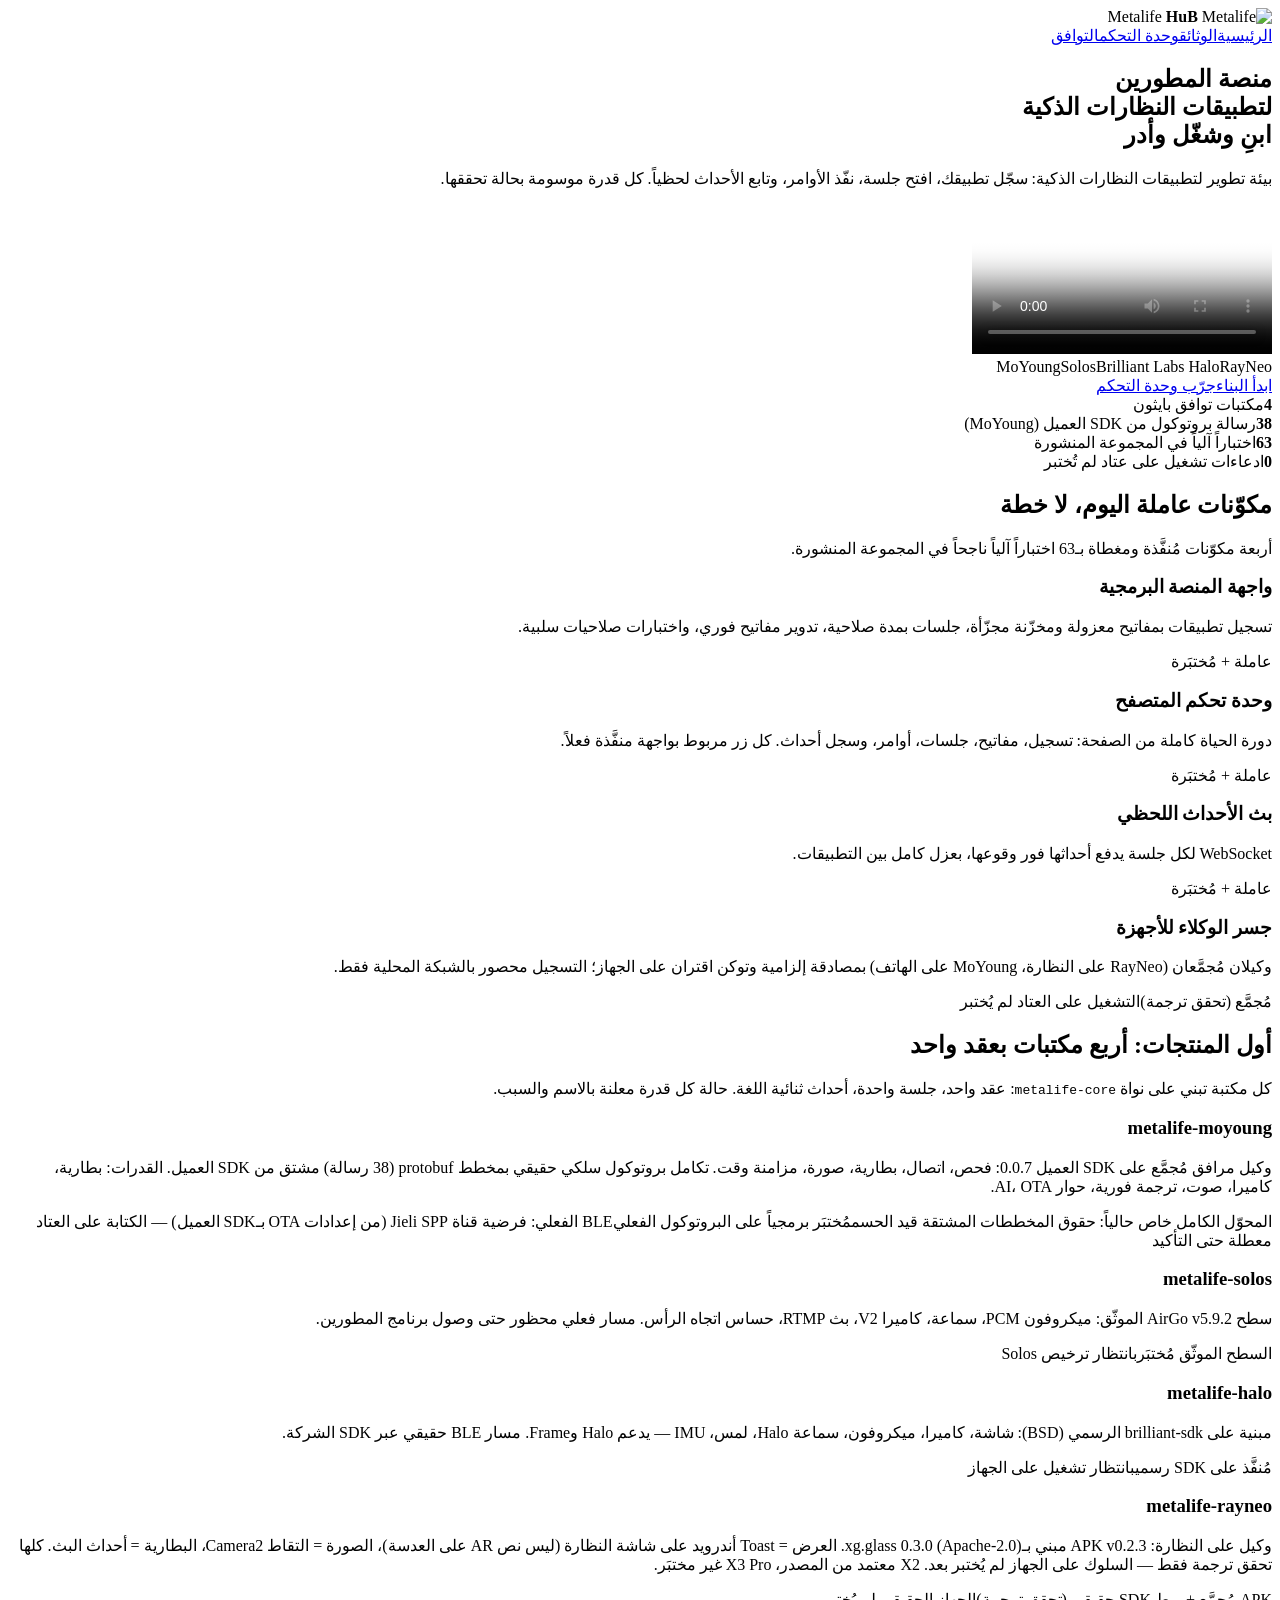
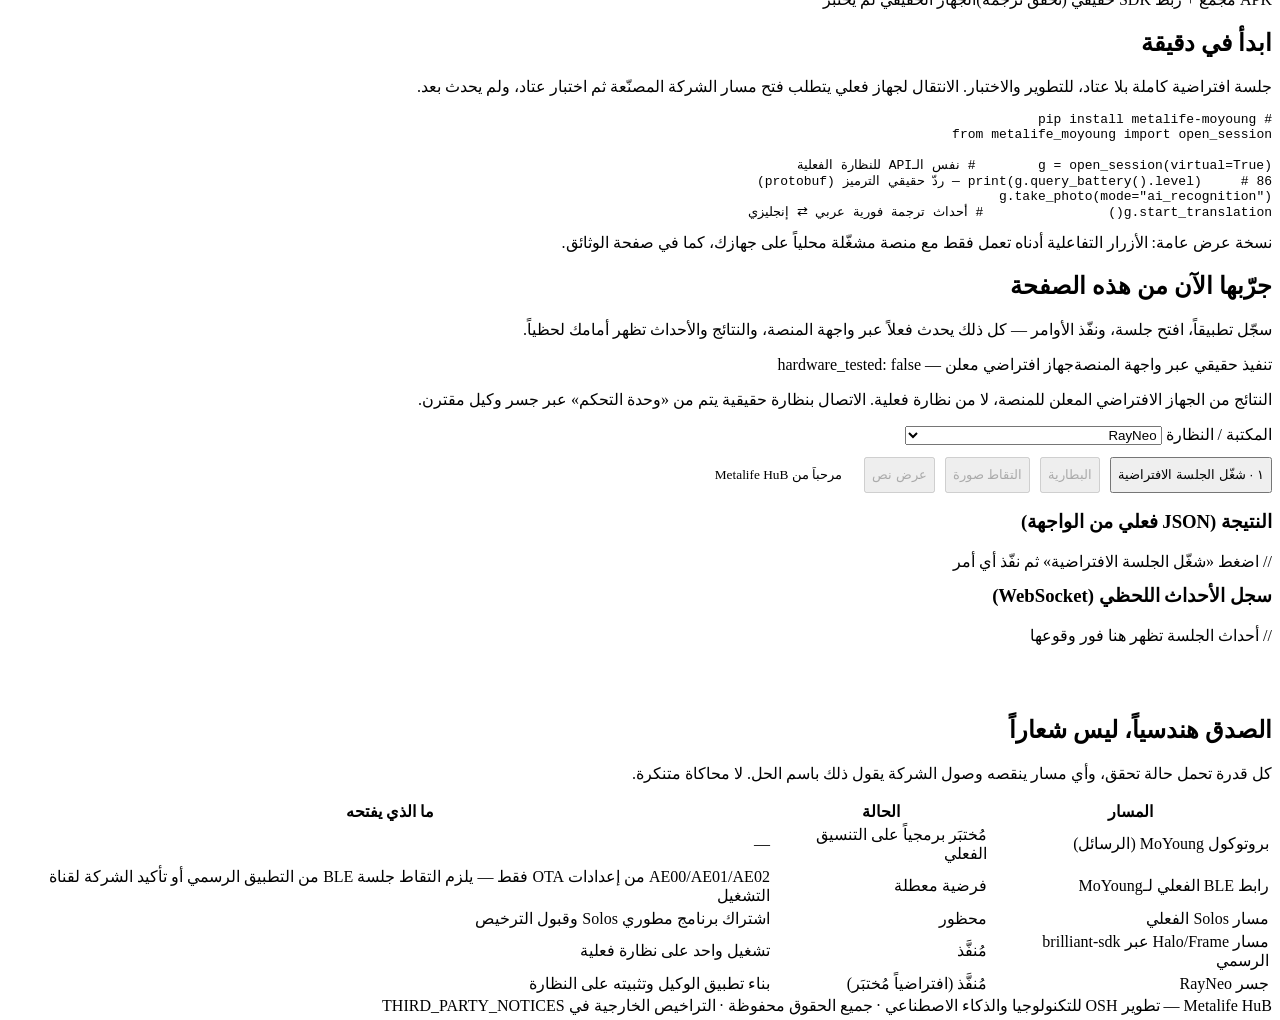
==== index.html @ 6d52782d "Rename 7-index.html to index.html" ====
<!doctype html><html lang="ar" dir="rtl"><head><meta charset="utf-8">
<meta name="viewport" content="width=device-width,initial-scale=1">
<title>Metalife HuB — منصة المطورين للنظارات الذكية</title>
<link rel="icon" href="assets/favicon.svg"><link rel="stylesheet" href="styles.css"></head><body>
<header><div class="wrap hd">
<img src="assets/metalife-logo.png" alt="Metalife">
<span class="wordmark">Metalife <b>HuB</b></span>
<nav><a href="index.html" class="on">الرئيسية</a><a href="docs.html">الوثائق</a><a href="console.html">وحدة التحكم</a><a href="docs.html#compat">التوافق</a></nav>
</div></header>

<section class="hero"><div class="wrap">
<div class="hero-a"><h1><span>منصة المطورين</span><br>لتطبيقات النظارات الذكية<br><span>ابنِ وشغّل وأدر</span></h1>
<p class="sub">بيئة تطوير لتطبيقات النظارات الذكية: سجّل تطبيقك، افتح جلسة، نفّذ الأوامر، وتابع الأحداث لحظياً. كل قدرة موسومة بحالة تحققها.</p>
</div>
<div class="film"><video controls playsinline preload="metadata" poster="assets/explainer-poster.png" src="assets/explainer.mp4" aria-label="فيديو شرح المنصة"></video></div>
<div class="hero-b">
<div class="vendors"><span>MoYoung</span><span>Solos</span><span>Brilliant Labs Halo</span><span>RayNeo</span></div>
<div class="cta"><a class="btn" href="docs.html">ابدأ البناء</a><a class="btn ghost" href="console.html">جرّب وحدة التحكم</a></div>
<div class="stats">
<div class="stat"><b>4</b><span>مكتبات توافق بايثون</span></div>
<div class="stat"><b>38</b><span>رسالة بروتوكول من SDK العميل (MoYoung)</span></div>
<div class="stat"><b>63</b><span>اختباراً آلياً في المجموعة المنشورة</span></div>
<div class="stat"><b>0</b><span>ادعاءات تشغيل على عتاد لم تُختبر</span></div>
</div></div></div></section>

<section><div class="wrap">
<h2>مكوّنات عاملة اليوم، لا خطة</h2>
<p class="lead">أربعة مكوّنات مُنفَّذة ومغطاة بـ63 اختباراً آلياً ناجحاً في المجموعة المنشورة.</p>
<div class="grid g4">
<div class="card"><h3>واجهة المنصة البرمجية</h3><p>تسجيل تطبيقات بمفاتيح معزولة ومخزّنة مجزّأة، جلسات بمدة صلاحية، تدوير مفاتيح فوري، واختبارات صلاحيات سلبية.</p><span class="chip ok">عاملة + مُختبَرة</span></div>
<div class="card"><h3>وحدة تحكم المتصفح</h3><p>دورة الحياة كاملة من الصفحة: تسجيل، مفاتيح، جلسات، أوامر، وسجل أحداث. كل زر مربوط بواجهة منفَّذة فعلاً.</p><span class="chip ok">عاملة + مُختبَرة</span></div>
<div class="card"><h3>بث الأحداث اللحظي</h3><p>WebSocket لكل جلسة يدفع أحداثها فور وقوعها، بعزل كامل بين التطبيقات.</p><span class="chip ok">عاملة + مُختبَرة</span></div>
<div class="card"><h3>جسر الوكلاء للأجهزة</h3><p>وكيلان مُجمَّعان (RayNeo على النظارة، MoYoung على الهاتف) بمصادقة إلزامية وتوكن اقتران على الجهاز؛ التسجيل محصور بالشبكة المحلية فقط.</p><span class="chip ok">مُجمَّع (تحقق ترجمة)</span><span class="chip sim">التشغيل على العتاد لم يُختبر</span></div>
</div></div></section>

<section><div class="wrap">
<h2>أول المنتجات: أربع مكتبات بعقد واحد</h2>
<p class="lead">كل مكتبة تبني على نواة <code class="ltr">metalife-core</code>: عقد واحد، جلسة واحدة، أحداث ثنائية اللغة. حالة كل قدرة معلنة بالاسم والسبب.</p>
<div class="grid g4">
<div class="card"><h3>metalife-moyoung</h3><p>وكيل مرافق مُجمَّع على SDK العميل 0.0.7: فحص، اتصال، بطارية، صورة، مزامنة وقت. تكامل بروتوكول سلكي حقيقي بمخطط protobuf (38 رسالة) مشتق من SDK العميل. القدرات: بطارية، كاميرا، صوت، ترجمة فورية، حوار AI، OTA.</p><span class="chip dev">المحوّل الكامل خاص حالياً: حقوق المخططات المشتقة قيد الحسم</span><span class="chip ok">مُختبَر برمجياً على البروتوكول الفعلي</span><span class="chip dev">BLE الفعلي: فرضية قناة Jieli SPP (من إعدادات OTA بـSDK العميل) — الكتابة على العتاد معطلة حتى التأكيد</span></div>
<div class="card"><h3>metalife-solos</h3><p>سطح AirGo v5.9.2 الموثّق: ميكروفون PCM، سماعة، كاميرا V2، بث RTMP، حساس اتجاه الرأس. مسار فعلي محظور حتى وصول برنامج المطورين.</p><span class="chip ok">السطح الموثّق مُختبَر</span><span class="chip block">بانتظار ترخيص Solos</span></div>
<div class="card"><h3>metalife-halo</h3><p>مبنية على brilliant-sdk الرسمي (BSD): شاشة، كاميرا، ميكروفون، سماعة Halo، لمس، IMU — يدعم Halo وFrame. مسار BLE حقيقي عبر SDK الشركة.</p><span class="chip impl">مُنفَّذ على SDK رسمي</span><span class="chip sim">بانتظار تشغيل على الجهاز</span></div>
<div class="card"><h3>metalife-rayneo</h3><p>وكيل على النظارة: APK v0.2.3 مبني بـxg.glass 0.3.0 (Apache-2.0). العرض = Toast أندرويد على شاشة النظارة (ليس نص AR على العدسة)، الصورة = التقاط Camera2، البطارية = أحداث البث. كلها تحقق ترجمة فقط — السلوك على الجهاز لم يُختبر بعد. X2 معتمد من المصدر، X3 Pro غير مختبَر.</p><span class="chip ok">APK مُجمَّع + ربط SDK حقيقي (تحقق ترجمة)</span><span class="chip sim">الجهاز الحقيقي لم يُختبر</span></div>
</div></div></section>

<section style="background:#fff;border-block:1px solid var(--line)"><div class="wrap">
<h2>ابدأ في دقيقة</h2>
<p class="lead">جلسة افتراضية كاملة بلا عتاد، للتطوير والاختبار. الانتقال لجهاز فعلي يتطلب فتح مسار الشركة المصنّعة ثم اختبار عتاد، ولم يحدث بعد.</p>
<pre><span class="c"># pip install metalife-moyoung</span>
<span class="k">from</span> metalife_moyoung <span class="k">import</span> open_session

g = open_session(virtual=<span class="k">True</span>)        <span class="c"># نفس الـAPI للنظارة الفعلية</span>
<span class="k">print</span>(g.query_battery().level)     <span class="c"># 86 — ردّ حقيقي الترميز (protobuf)</span>
g.take_photo(mode=<span class="s">"ai_recognition"</span>)
g.start_translation()                <span class="c"># أحداث ترجمة فورية عربي ⇄ إنجليزي</span></pre>
</div></section>



<section id="playground" style="background:#fff;border-block:1px solid var(--line)"><div class="wrap">
<div class="demo-bar">نسخة عرض عامة: الأزرار التفاعلية أدناه تعمل فقط مع منصة مشغّلة محلياً على جهازك، كما في صفحة الوثائق.</div>
<h2>جرّبها الآن من هذه الصفحة</h2>
<p class="lead">سجّل تطبيقاً، افتح جلسة، ونفّذ الأوامر — كل ذلك يحدث فعلاً عبر واجهة المنصة، والنتائج والأحداث تظهر أمامك لحظياً.</p>
<p><span class="chip ok">تنفيذ حقيقي عبر واجهة المنصة</span><span class="chip sim">جهاز افتراضي معلن — hardware_tested: false</span></p>
<p class="lead">النتائج من الجهاز الافتراضي المعلن للمنصة، لا من نظارة فعلية. الاتصال بنظارة حقيقية يتم من «وحدة التحكم» عبر جسر وكيل مقترن.</p>
<div class="card">
<div class="field"><label>المكتبة / النظارة</label>
<select id="pgvendor"><option value="moyoung" disabled>MoYoung — محوّل خاص (حقوق قيد الحسم)</option><option value="solos">Solos</option><option value="halo">Brilliant Labs Halo</option><option value="rayneo" selected>RayNeo</option></select></div>
<div style="margin:12px 0;display:flex;gap:10px;flex-wrap:wrap">
<button class="btn" onclick="pgStart()">١ · شغّل الجلسة الافتراضية</button>
<button class="btn ghost" onclick="pgCmd('battery')" disabled id="pgb-battery">البطارية</button>
<button class="btn ghost" onclick="pgCmd('photo')" disabled id="pgb-photo">التقاط صورة</button>
<button class="btn ghost" onclick="pgDisplay()" disabled id="pgb-display">عرض نص</button>
<input id="pgtext" value="مرحباً من Metalife HuB" style="flex:1;min-width:180px;padding:10px 12px;border:1px solid var(--line);border-radius:9px;font-family:Cairo">
</div>
<h3>النتيجة (JSON فعلي من الواجهة)</h3>
<div class="out" id="pgout">// اضغط «شغّل الجلسة الافتراضية» ثم نفّذ أي أمر</div>
<h3 style="margin-top:14px">سجل الأحداث اللحظي (WebSocket)</h3>
<div class="out" id="pgevents" style="min-height:70px">// أحداث الجلسة تظهر هنا فور وقوعها</div>
</div></div></section>
<section><div class="wrap">
<h2>الصدق هندسياً، ليس شعاراً</h2>
<p class="lead">كل قدرة تحمل حالة تحقق، وأي مسار ينقصه وصول الشركة يقول ذلك باسم الحل. لا محاكاة متنكرة.</p>
<table><tr><th>المسار</th><th>الحالة</th><th>ما الذي يفتحه</th></tr>
<tr><td>بروتوكول MoYoung (الرسائل)</td><td><span class="chip ok">مُختبَر برمجياً على التنسيق الفعلي</span></td><td>—</td></tr>
<tr><td>رابط BLE الفعلي لـMoYoung</td><td><span class="chip block">فرضية معطلة</span></td><td>AE00/AE01/AE02 من إعدادات OTA فقط — يلزم التقاط جلسة BLE من التطبيق الرسمي أو تأكيد الشركة لقناة التشغيل</td></tr>
<tr><td>مسار Solos الفعلي</td><td><span class="chip block">محظور</span></td><td>اشتراك برنامج مطوري Solos وقبول الترخيص</td></tr>
<tr><td>مسار Halo/Frame عبر brilliant-sdk الرسمي</td><td><span class="chip impl">مُنفَّذ</span></td><td>تشغيل واحد على نظارة فعلية</td></tr>
<tr><td>جسر RayNeo</td><td><span class="chip impl">مُنفَّذ (افتراضياً مُختبَر)</span></td><td>بناء تطبيق الوكيل وتثبيته على النظارة</td></tr>
</table></div></section>

<footer><div class="wrap">Metalife HuB — تطوير OSH للتكنولوجيا والذكاء الاصطناعي · جميع الحقوق محفوظة · التراخيص الخارجية في THIRD_PARTY_NOTICES</div></footer>
<script>
// keep serialized JSON strictly LTR; isolate Arabic string values so they
// render correctly (RTL internally) without reordering the JSON structure
function mlfBidi(json){
  return json.replace(/"([^"\\]*[\u0600-\u06FF][^"\\]*)"/g, "\u2066\"$1\"\u2069");
}

const PGAPI = "http://localhost:8791"; let PGKEY = "", PGSID = "", PGWS = null;
const pgout = (x) => document.getElementById('pgout').textContent = mlfBidi(typeof x === 'string' ? x : JSON.stringify(x, null, 2));
const pgev = (x) => { const el = document.getElementById('pgevents'); el.textContent = mlfBidi(JSON.stringify(x)) + "\n" + el.textContent; };
async function pgcall(path, method="POST", body=null){
  let r;
  try{ r = await fetch(PGAPI+path, {method, headers:{"Content-Type":"application/json", ...(PGKEY?{"X-Metalife-Key":PGKEY}:{})}, body: body?JSON.stringify(body):null}); }
  catch(e){ throw {detail:"المنصة غير مشغّلة حالياً على هذا الجهاز — شغّلها محلياً كما في الوثائق ثم أعد المحاولة"}; }
  const j = await r.json(); if(!r.ok) throw j; return j;
}
function pgEnable(){ for (const id of ['pgb-battery','pgb-photo','pgb-display']) document.getElementById(id).disabled = false; }
async function pgStart(){ try{
  const reg = await pgcall("/v1/apps","POST", {name:"playground-"+Math.random().toString(36).slice(2,8)});
  PGKEY = reg.api_key;
  const sess = await pgcall("/v1/sessions","POST", {vendor: document.getElementById('pgvendor').value});
  PGSID = sess.session_id; pgout(sess); pgEnable();
  if (PGWS) PGWS.close();
  PGWS = new WebSocket(`ws://localhost:8791/v1/sessions/${PGSID}/events/ws?key=${encodeURIComponent(PGKEY)}`);
  PGWS.onmessage = (m) => pgev(JSON.parse(m.data));
 }catch(e){ pgout(e); } }
async function pgCmd(kind){ try{ pgout(await pgcall(`/v1/sessions/${PGSID}/${kind}`)); }catch(e){ pgout(e); } }
async function pgDisplay(){ try{ pgout(await pgcall(`/v1/sessions/${PGSID}/display`,"POST", {text: document.getElementById('pgtext').value})); }catch(e){ pgout(e); } }
</script>
<script>if(!/^(localhost|127\.0\.0\.1)$/.test(location.hostname)){document.querySelectorAll('.demo-bar').forEach(e=>e.classList.add('on'));}</script>
</body></html>
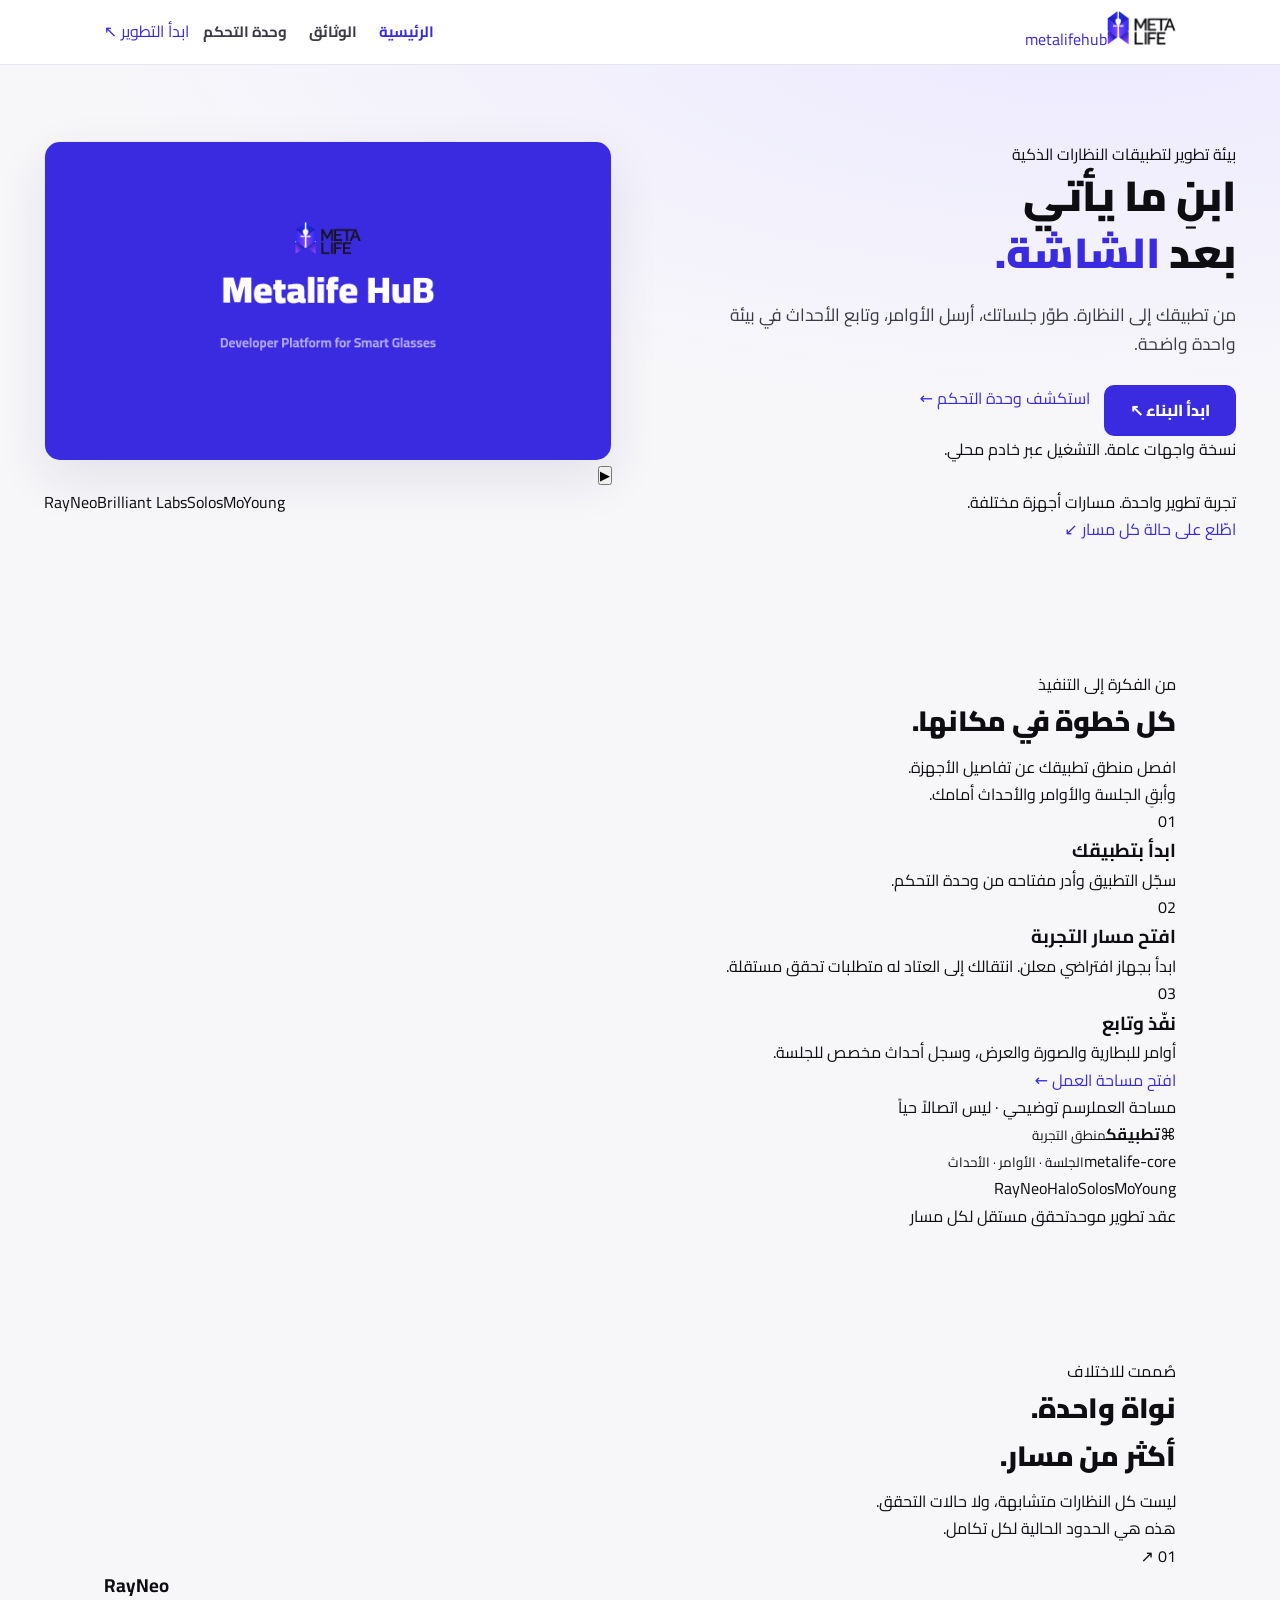
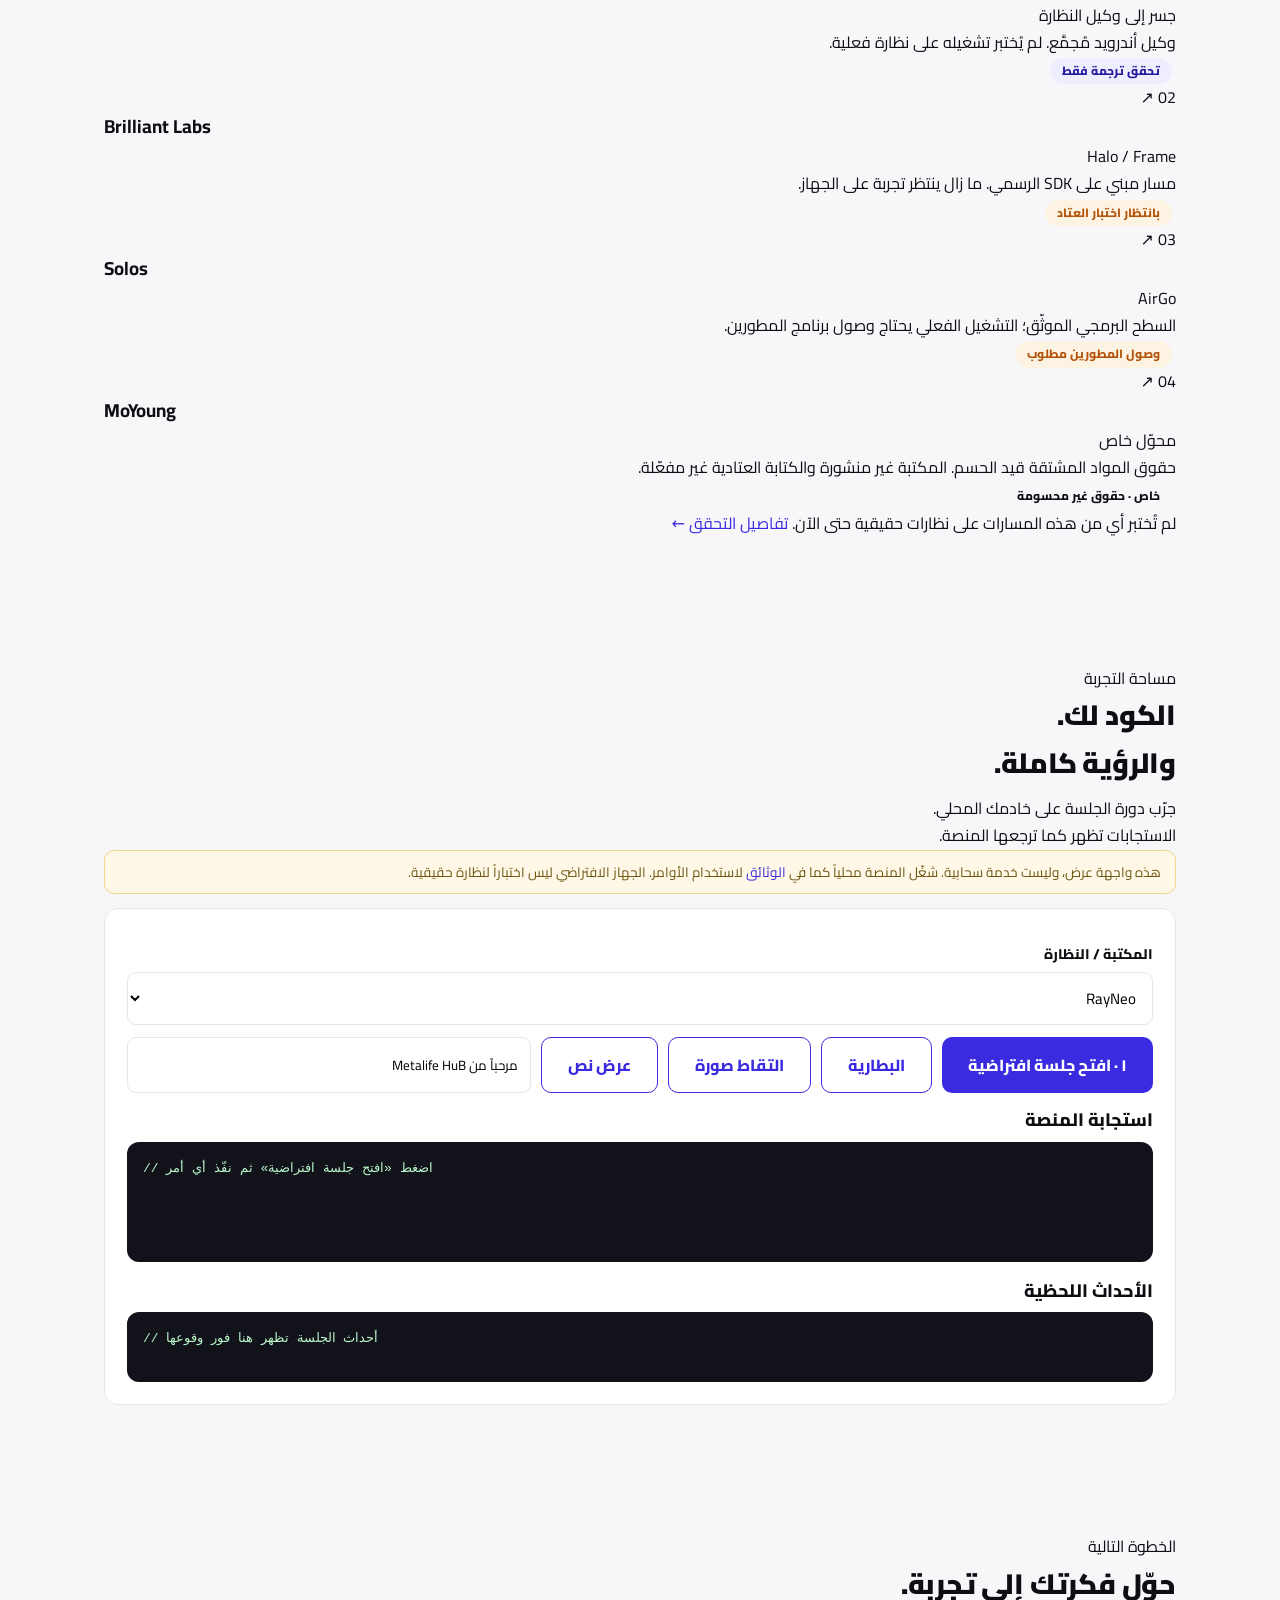
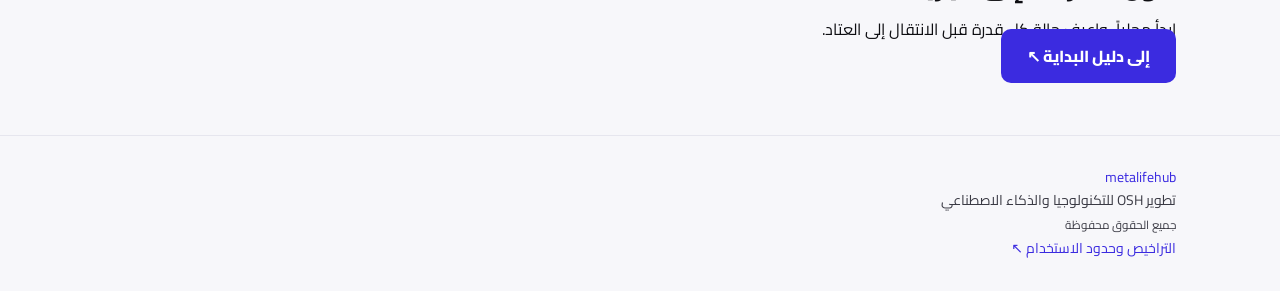
==== commit 18708f86: "Update index.html" ====
--- a/index.html
+++ b/index.html
@@ -1,96 +1,24 @@
 <!doctype html><html lang="ar" dir="rtl"><head><meta charset="utf-8">
 <meta name="viewport" content="width=device-width,initial-scale=1">
-<title>Metalife HuB — منصة المطورين للنظارات الذكية</title>
+<title>Metalife HuB | بيئة تطوير النظارات الذكية</title>
 <link rel="icon" href="assets/favicon.svg"><link rel="stylesheet" href="styles.css"></head><body>
-<header><div class="wrap hd">
-<img src="assets/metalife-logo.png" alt="Metalife">
-<span class="wordmark">Metalife <b>HuB</b></span>
-<nav><a href="index.html" class="on">الرئيسية</a><a href="docs.html">الوثائق</a><a href="console.html">وحدة التحكم</a><a href="docs.html#compat">التوافق</a></nav>
-</div></header>
-
-<section class="hero"><div class="wrap">
-<div class="hero-a"><h1><span>منصة المطورين</span><br>لتطبيقات النظارات الذكية<br><span>ابنِ وشغّل وأدر</span></h1>
-<p class="sub">بيئة تطوير لتطبيقات النظارات الذكية: سجّل تطبيقك، افتح جلسة، نفّذ الأوامر، وتابع الأحداث لحظياً. كل قدرة موسومة بحالة تحققها.</p>
-</div>
-<div class="film"><video controls playsinline preload="metadata" poster="assets/explainer-poster.png" src="assets/explainer.mp4" aria-label="فيديو شرح المنصة"></video></div>
-<div class="hero-b">
-<div class="vendors"><span>MoYoung</span><span>Solos</span><span>Brilliant Labs Halo</span><span>RayNeo</span></div>
-<div class="cta"><a class="btn" href="docs.html">ابدأ البناء</a><a class="btn ghost" href="console.html">جرّب وحدة التحكم</a></div>
-<div class="stats">
-<div class="stat"><b>4</b><span>مكتبات توافق بايثون</span></div>
-<div class="stat"><b>38</b><span>رسالة بروتوكول من SDK العميل (MoYoung)</span></div>
-<div class="stat"><b>63</b><span>اختباراً آلياً في المجموعة المنشورة</span></div>
-<div class="stat"><b>0</b><span>ادعاءات تشغيل على عتاد لم تُختبر</span></div>
-</div></div></div></section>
-
-<section><div class="wrap">
-<h2>مكوّنات عاملة اليوم، لا خطة</h2>
-<p class="lead">أربعة مكوّنات مُنفَّذة ومغطاة بـ63 اختباراً آلياً ناجحاً في المجموعة المنشورة.</p>
-<div class="grid g4">
-<div class="card"><h3>واجهة المنصة البرمجية</h3><p>تسجيل تطبيقات بمفاتيح معزولة ومخزّنة مجزّأة، جلسات بمدة صلاحية، تدوير مفاتيح فوري، واختبارات صلاحيات سلبية.</p><span class="chip ok">عاملة + مُختبَرة</span></div>
-<div class="card"><h3>وحدة تحكم المتصفح</h3><p>دورة الحياة كاملة من الصفحة: تسجيل، مفاتيح، جلسات، أوامر، وسجل أحداث. كل زر مربوط بواجهة منفَّذة فعلاً.</p><span class="chip ok">عاملة + مُختبَرة</span></div>
-<div class="card"><h3>بث الأحداث اللحظي</h3><p>WebSocket لكل جلسة يدفع أحداثها فور وقوعها، بعزل كامل بين التطبيقات.</p><span class="chip ok">عاملة + مُختبَرة</span></div>
-<div class="card"><h3>جسر الوكلاء للأجهزة</h3><p>وكيلان مُجمَّعان (RayNeo على النظارة، MoYoung على الهاتف) بمصادقة إلزامية وتوكن اقتران على الجهاز؛ التسجيل محصور بالشبكة المحلية فقط.</p><span class="chip ok">مُجمَّع (تحقق ترجمة)</span><span class="chip sim">التشغيل على العتاد لم يُختبر</span></div>
-</div></div></section>
-
-<section><div class="wrap">
-<h2>أول المنتجات: أربع مكتبات بعقد واحد</h2>
-<p class="lead">كل مكتبة تبني على نواة <code class="ltr">metalife-core</code>: عقد واحد، جلسة واحدة، أحداث ثنائية اللغة. حالة كل قدرة معلنة بالاسم والسبب.</p>
-<div class="grid g4">
-<div class="card"><h3>metalife-moyoung</h3><p>وكيل مرافق مُجمَّع على SDK العميل 0.0.7: فحص، اتصال، بطارية، صورة، مزامنة وقت. تكامل بروتوكول سلكي حقيقي بمخطط protobuf (38 رسالة) مشتق من SDK العميل. القدرات: بطارية، كاميرا، صوت، ترجمة فورية، حوار AI، OTA.</p><span class="chip dev">المحوّل الكامل خاص حالياً: حقوق المخططات المشتقة قيد الحسم</span><span class="chip ok">مُختبَر برمجياً على البروتوكول الفعلي</span><span class="chip dev">BLE الفعلي: فرضية قناة Jieli SPP (من إعدادات OTA بـSDK العميل) — الكتابة على العتاد معطلة حتى التأكيد</span></div>
-<div class="card"><h3>metalife-solos</h3><p>سطح AirGo v5.9.2 الموثّق: ميكروفون PCM، سماعة، كاميرا V2، بث RTMP، حساس اتجاه الرأس. مسار فعلي محظور حتى وصول برنامج المطورين.</p><span class="chip ok">السطح الموثّق مُختبَر</span><span class="chip block">بانتظار ترخيص Solos</span></div>
-<div class="card"><h3>metalife-halo</h3><p>مبنية على brilliant-sdk الرسمي (BSD): شاشة، كاميرا، ميكروفون، سماعة Halo، لمس، IMU — يدعم Halo وFrame. مسار BLE حقيقي عبر SDK الشركة.</p><span class="chip impl">مُنفَّذ على SDK رسمي</span><span class="chip sim">بانتظار تشغيل على الجهاز</span></div>
-<div class="card"><h3>metalife-rayneo</h3><p>وكيل على النظارة: APK v0.2.3 مبني بـxg.glass 0.3.0 (Apache-2.0). العرض = Toast أندرويد على شاشة النظارة (ليس نص AR على العدسة)، الصورة = التقاط Camera2، البطارية = أحداث البث. كلها تحقق ترجمة فقط — السلوك على الجهاز لم يُختبر بعد. X2 معتمد من المصدر، X3 Pro غير مختبَر.</p><span class="chip ok">APK مُجمَّع + ربط SDK حقيقي (تحقق ترجمة)</span><span class="chip sim">الجهاز الحقيقي لم يُختبر</span></div>
-</div></div></section>
-
-<section style="background:#fff;border-block:1px solid var(--line)"><div class="wrap">
-<h2>ابدأ في دقيقة</h2>
-<p class="lead">جلسة افتراضية كاملة بلا عتاد، للتطوير والاختبار. الانتقال لجهاز فعلي يتطلب فتح مسار الشركة المصنّعة ثم اختبار عتاد، ولم يحدث بعد.</p>
-<pre><span class="c"># pip install metalife-moyoung</span>
-<span class="k">from</span> metalife_moyoung <span class="k">import</span> open_session
-
-g = open_session(virtual=<span class="k">True</span>)        <span class="c"># نفس الـAPI للنظارة الفعلية</span>
-<span class="k">print</span>(g.query_battery().level)     <span class="c"># 86 — ردّ حقيقي الترميز (protobuf)</span>
-g.take_photo(mode=<span class="s">"ai_recognition"</span>)
-g.start_translation()                <span class="c"># أحداث ترجمة فورية عربي ⇄ إنجليزي</span></pre>
-</div></section>
-
-
-
-<section id="playground" style="background:#fff;border-block:1px solid var(--line)"><div class="wrap">
-<div class="demo-bar">نسخة عرض عامة: الأزرار التفاعلية أدناه تعمل فقط مع منصة مشغّلة محلياً على جهازك، كما في صفحة الوثائق.</div>
-<h2>جرّبها الآن من هذه الصفحة</h2>
-<p class="lead">سجّل تطبيقاً، افتح جلسة، ونفّذ الأوامر — كل ذلك يحدث فعلاً عبر واجهة المنصة، والنتائج والأحداث تظهر أمامك لحظياً.</p>
-<p><span class="chip ok">تنفيذ حقيقي عبر واجهة المنصة</span><span class="chip sim">جهاز افتراضي معلن — hardware_tested: false</span></p>
-<p class="lead">النتائج من الجهاز الافتراضي المعلن للمنصة، لا من نظارة فعلية. الاتصال بنظارة حقيقية يتم من «وحدة التحكم» عبر جسر وكيل مقترن.</p>
-<div class="card">
-<div class="field"><label>المكتبة / النظارة</label>
-<select id="pgvendor"><option value="moyoung" disabled>MoYoung — محوّل خاص (حقوق قيد الحسم)</option><option value="solos">Solos</option><option value="halo">Brilliant Labs Halo</option><option value="rayneo" selected>RayNeo</option></select></div>
+<header><div class="wrap hd"><a class="brand" href="index.html" aria-label="Metalife HuB - الرئيسية"><span class="brand-icon"><img src="assets/metalife-logo.png" alt=""></span><span class="brand-name" dir="ltr">metalife<span>hub</span></span></a><nav aria-label="التنقل الرئيسي"><a href="index.html" class="on" aria-current="page">الرئيسية</a><a href="docs.html">الوثائق</a><a href="console.html">وحدة التحكم</a></nav><a class="nav-cta" href="docs.html#start">ابدأ التطوير <span aria-hidden="true">↖</span></a></div></header><main><section class="hero"><div class="wrap hero-grid"><div class="hero-copy"><div class="eyebrow"><span class="tiny-mark"></span> بيئة تطوير لتطبيقات النظارات الذكية</div><h1>ابنِ ما يأتي<br>بعد <span class="accent-word">الشاشة.</span></h1><p class="sub">من تطبيقك إلى النظارة. طوّر جلساتك، أرسل الأوامر، وتابع الأحداث في بيئة واحدة واضحة.</p><div class="cta"><a class="btn" href="docs.html#start">ابدأ البناء <span>↖</span></a><a class="text-link" href="console.html">استكشف وحدة التحكم <span>←</span></a></div><p class="hero-note"><span class="status-dot"></span> نسخة واجهات عامة. التشغيل عبر خادم محلي.</p></div><div class="film"><div class="film-frame"><video disableRemotePlayback id="explainer" playsinline preload="metadata" poster="assets/explainer-poster.png" src="assets/explainer.mp4" aria-label="فيديو شرح Metalife HuB"></video><button class="video-play" aria-label="تشغيل فيديو شرح المنصة" onclick="playFilm()"><span>▶</span></button></div></div></div><div class="wrap hero-bottom"><span>تجربة تطوير واحدة. مسارات أجهزة مختلفة.</span><div class="vendor-line" dir="ltr"><span>RayNeo</span><span>Brilliant Labs</span><span>Solos</span><span>MoYoung</span></div><a href="docs.html#compat">اطّلع على حالة كل مسار ↙</a></div></section>
+<section class="product-section"><div class="wrap"><div class="section-top"><div><div class="eyebrow">من الفكرة إلى التنفيذ</div><h2>كل خطوة في مكانها.</h2></div><p class="section-intro">افصل منطق تطبيقك عن تفاصيل الأجهزة.<br>وأبقِ الجلسة والأوامر والأحداث أمامك.</p></div><div class="workflow-grid"><div class="workflow-copy"><article><span class="step-number">01</span><div><h3>ابدأ بتطبيقك</h3><p>سجّل التطبيق وأدر مفتاحه من وحدة التحكم.</p></div></article><article><span class="step-number">02</span><div><h3>افتح مسار التجربة</h3><p>ابدأ بجهاز افتراضي معلن. انتقالك إلى العتاد له متطلبات تحقق مستقلة.</p></div></article><article><span class="step-number">03</span><div><h3>نفّذ وتابع</h3><p>أوامر للبطارية والصورة والعرض، وسجل أحداث مخصص للجلسة.</p></div></article><a class="text-link" href="console.html">افتح مساحة العمل ←</a></div><div class="workspace-visual" aria-label="رسم توضيحي لبنية مساحة العمل، وليس اتصالاً حياً"><div class="workspace-title"><span>مساحة العمل</span><span class="small-pill">رسم توضيحي · ليس اتصالاً حياً</span></div><div class="schematic"><div class="schema-app"><span class="schema-icon">⌘</span><strong>تطبيقك</strong><small>منطق التجربة</small></div><div class="connector"></div><div class="schema-core"><span dir="ltr">metalife-core</span><small>الجلسة · الأوامر · الأحداث</small></div><div class="schema-lines"></div><div class="schema-devices"><span>RayNeo</span><span>Halo</span><span>Solos</span><span>MoYoung</span></div></div><div class="workspace-foot"><span>عقد تطوير موحد</span><span>تحقق مستقل لكل مسار</span></div></div></div></div></section>
+<section class="paths-section"><div class="wrap"><div class="section-top"><div><div class="eyebrow">صُممت للاختلاف</div><h2>نواة واحدة.<br>أكثر من مسار.</h2></div><p class="section-intro">ليست كل النظارات متشابهة، ولا حالات التحقق.<br>هذه هي الحدود الحالية لكل تكامل.</p></div><div class="device-grid"><article class="device-card"><div class="device-no">01 <span>↗</span></div><h3 dir="ltr">RayNeo</h3><div class="device-sub">جسر إلى وكيل النظارة</div><p>وكيل أندرويد مُجمَّع. لم يُختبر تشغيله على نظارة فعلية.</p><span class="chip impl">تحقق ترجمة فقط</span></article><article class="device-card"><div class="device-no">02 <span>↗</span></div><h3 dir="ltr">Brilliant Labs</h3><div class="device-sub">Halo / Frame</div><p>مسار مبني على SDK الرسمي. ما زال ينتظر تجربة على الجهاز.</p><span class="chip sim">بانتظار اختبار العتاد</span></article><article class="device-card"><div class="device-no">03 <span>↗</span></div><h3 dir="ltr">Solos</h3><div class="device-sub">AirGo</div><p>السطح البرمجي الموثّق؛ التشغيل الفعلي يحتاج وصول برنامج المطورين.</p><span class="chip sim">وصول المطورين مطلوب</span></article><article class="device-card"><div class="device-no">04 <span>↗</span></div><h3 dir="ltr">MoYoung</h3><div class="device-sub">محوّل خاص</div><p>حقوق المواد المشتقة قيد الحسم. المكتبة غير منشورة والكتابة العتادية غير مفعّلة.</p><span class="chip dev">خاص · حقوق غير محسومة</span></article></div><p class="section-note">لم تُختبر أي من هذه المسارات على نظارات حقيقية حتى الآن. <a href="docs.html#compat">تفاصيل التحقق ←</a></p></div></section>
+<section id="playground" class="playground-section"><div class="wrap"><div class="section-top"><div><div class="eyebrow">مساحة التجربة</div><h2>الكود لك.<br>والرؤية كاملة.</h2></div><p class="section-intro">جرّب دورة الجلسة على خادمك المحلي.<br>الاستجابات تظهر كما ترجعها المنصة.</p></div><div class="demo-bar on">هذه واجهة عرض، وليست خدمة سحابية. شغّل المنصة محلياً كما في <a href="docs.html#start">الوثائق</a> لاستخدام الأوامر. الجهاز الافتراضي ليس اختباراً لنظارة حقيقية.</div><div class="card">
+<div class="field"><label for="pgvendor">المكتبة / النظارة</label><select id="pgvendor"><option value="moyoung" disabled>MoYoung - محوّل خاص (حقوق قيد الحسم)</option><option value="solos">Solos</option><option value="halo">Brilliant Labs Halo</option><option value="rayneo" selected>RayNeo</option></select></div>
 <div style="margin:12px 0;display:flex;gap:10px;flex-wrap:wrap">
-<button class="btn" onclick="pgStart()">١ · شغّل الجلسة الافتراضية</button>
+<button class="btn" onclick="pgStart()">١ · افتح جلسة افتراضية</button>
 <button class="btn ghost" onclick="pgCmd('battery')" disabled id="pgb-battery">البطارية</button>
 <button class="btn ghost" onclick="pgCmd('photo')" disabled id="pgb-photo">التقاط صورة</button>
 <button class="btn ghost" onclick="pgDisplay()" disabled id="pgb-display">عرض نص</button>
-<input id="pgtext" value="مرحباً من Metalife HuB" style="flex:1;min-width:180px;padding:10px 12px;border:1px solid var(--line);border-radius:9px;font-family:Cairo">
+<input aria-label="النص المراد عرضه" id="pgtext" value="مرحباً من Metalife HuB" style="flex:1;min-width:180px;padding:10px 12px;border:1px solid var(--line);border-radius:9px;font-family:Cairo">
 </div>
-<h3>النتيجة (JSON فعلي من الواجهة)</h3>
-<div class="out" id="pgout">// اضغط «شغّل الجلسة الافتراضية» ثم نفّذ أي أمر</div>
-<h3 style="margin-top:14px">سجل الأحداث اللحظي (WebSocket)</h3>
-<div class="out" id="pgevents" style="min-height:70px">// أحداث الجلسة تظهر هنا فور وقوعها</div>
-</div></div></section>
-<section><div class="wrap">
-<h2>الصدق هندسياً، ليس شعاراً</h2>
-<p class="lead">كل قدرة تحمل حالة تحقق، وأي مسار ينقصه وصول الشركة يقول ذلك باسم الحل. لا محاكاة متنكرة.</p>
-<table><tr><th>المسار</th><th>الحالة</th><th>ما الذي يفتحه</th></tr>
-<tr><td>بروتوكول MoYoung (الرسائل)</td><td><span class="chip ok">مُختبَر برمجياً على التنسيق الفعلي</span></td><td>—</td></tr>
-<tr><td>رابط BLE الفعلي لـMoYoung</td><td><span class="chip block">فرضية معطلة</span></td><td>AE00/AE01/AE02 من إعدادات OTA فقط — يلزم التقاط جلسة BLE من التطبيق الرسمي أو تأكيد الشركة لقناة التشغيل</td></tr>
-<tr><td>مسار Solos الفعلي</td><td><span class="chip block">محظور</span></td><td>اشتراك برنامج مطوري Solos وقبول الترخيص</td></tr>
-<tr><td>مسار Halo/Frame عبر brilliant-sdk الرسمي</td><td><span class="chip impl">مُنفَّذ</span></td><td>تشغيل واحد على نظارة فعلية</td></tr>
-<tr><td>جسر RayNeo</td><td><span class="chip impl">مُنفَّذ (افتراضياً مُختبَر)</span></td><td>بناء تطبيق الوكيل وتثبيته على النظارة</td></tr>
-</table></div></section>
-
-<footer><div class="wrap">Metalife HuB — تطوير OSH للتكنولوجيا والذكاء الاصطناعي · جميع الحقوق محفوظة · التراخيص الخارجية في THIRD_PARTY_NOTICES</div></footer>
-<script>
+<h3>استجابة المنصة</h3>
+<div class="out" id="pgout" role="status" aria-live="polite">// اضغط «افتح جلسة افتراضية» ثم نفّذ أي أمر</div>
+<h3 style="margin-top:14px">الأحداث اللحظية</h3>
+<div class="out" id="pgevents" role="status" aria-live="polite" style="min-height:70px">// أحداث الجلسة تظهر هنا فور وقوعها</div>
+</div></div></section><section class="closing-cta"><div class="wrap"><div><div class="eyebrow">الخطوة التالية</div><h2>حوّل فكرتك إلى تجربة.</h2><p>ابدأ محلياً، واعرف حالة كل قدرة قبل الانتقال إلى العتاد.</p></div><a class="btn" href="docs.html#start">إلى دليل البداية ↖</a></div></section></main><footer><div class="wrap footer-inner"><a class="brand-name" href="index.html" dir="ltr">metalife<span>hub</span></a><p>تطوير OSH للتكنولوجيا والذكاء الاصطناعي<br><small>جميع الحقوق محفوظة</small></p><a href="docs.html#licence">التراخيص وحدود الاستخدام ↖</a></div></footer><script>
 // keep serialized JSON strictly LTR; isolate Arabic string values so they
 // render correctly (RTL internally) without reordering the JSON structure
 function mlfBidi(json){
@@ -103,7 +31,7 @@
 async function pgcall(path, method="POST", body=null){
   let r;
   try{ r = await fetch(PGAPI+path, {method, headers:{"Content-Type":"application/json", ...(PGKEY?{"X-Metalife-Key":PGKEY}:{})}, body: body?JSON.stringify(body):null}); }
-  catch(e){ throw {detail:"المنصة غير مشغّلة حالياً على هذا الجهاز — شغّلها محلياً كما في الوثائق ثم أعد المحاولة"}; }
+  catch(e){ throw {detail:"المنصة غير مشغّلة حالياً على هذا الجهاز - شغّلها محلياً كما في الوثائق ثم أعد المحاولة"}; }
   const j = await r.json(); if(!r.ok) throw j; return j;
 }
 function pgEnable(){ for (const id of ['pgb-battery','pgb-photo','pgb-display']) document.getElementById(id).disabled = false; }
@@ -120,4 +48,7 @@
 async function pgDisplay(){ try{ pgout(await pgcall(`/v1/sessions/${PGSID}/display`,"POST", {text: document.getElementById('pgtext').value})); }catch(e){ pgout(e); } }
 </script>
 <script>if(!/^(localhost|127\.0\.0\.1)$/.test(location.hostname)){document.querySelectorAll('.demo-bar').forEach(e=>e.classList.add('on'));}</script>
-</body></html>
+<script>
+function playFilm(){const v=document.getElementById('explainer'); v.controls=true; v.play().then(()=>document.querySelector('.video-play').hidden=true).catch(()=>{v.controls=true});}
+document.getElementById('explainer').addEventListener('ended',()=>{document.querySelector('.video-play').hidden=false;document.getElementById('explainer').controls=false;});
+</script></body></html>
--- a/styles.css
+++ b/styles.css
@@ -0,0 +1,91 @@
+@font-face{font-family:Cairo;src:url(assets/cairo.ttf);font-weight:200 1000}
+:root{
+ --ink:#0e0e12; --ink2:#3a3a44; --line:#e6e6ee; --bg:#f7f7fa; --card:#fff;
+ --brand:#3b2be0; --brand2:#6a4dff; --brand-ink:#241a9e; --amber:#b45309;
+ --ok:#0f7b4d; --blocked:#b42318; --mono:'SFMono-Regular',Consolas,monospace;
+}
+*{margin:0;padding:0;box-sizing:border-box}
+body{font-family:Cairo,system-ui;background:var(--bg);color:var(--ink);direction:rtl;line-height:1.7}
+a{color:var(--brand);text-decoration:none}
+code,pre,.ltr{direction:ltr;text-align:left;font-family:var(--mono)}
+.wrap{max-width:1120px;margin:0 auto;padding:0 24px}
+/* header */
+header{position:sticky;top:0;background:rgba(255,255,255,.9);backdrop-filter:blur(10px);border-bottom:1px solid var(--line);z-index:10}
+.hd{display:flex;align-items:center;gap:14px;height:64px}
+.hd img{height:34px;width:auto}
+.wordmark{font-weight:800;font-size:20px;color:var(--ink)}
+.wordmark b{color:var(--brand)}
+nav{margin-inline-start:auto;display:flex;gap:22px;font-weight:700;font-size:15px}
+nav a{color:var(--ink2)} nav a.on,nav a:hover{color:var(--brand)}
+/* hero */
+.hero{padding:76px 0 64px;background:radial-gradient(1000px 400px at 85% -10%,#ece9ff,transparent),var(--bg)}
+.hero .wrap{display:grid;grid-template-columns:minmax(0,1fr) minmax(0,1fr);grid-template-areas:"a film" "b film";gap:0 56px;align-items:center;max-width:1240px}
+.hero-a{grid-area:a;align-self:end}
+.hero-b{grid-area:b;align-self:start}
+.hero .film{grid-area:film}
+.hero video{width:100%;border-radius:16px;border:1px solid var(--line);display:block;box-shadow:0 18px 50px #1c144018}
+@media (max-width:860px){.hero .wrap{grid-template-columns:1fr;grid-template-areas:"a" "film" "b";gap:26px}}
+.hero h1{font-size:42px;font-weight:900;line-height:1.35;max-width:100%}
+.hero h1 span{color:var(--brand)}
+.hero p.sub{font-size:17.5px;color:var(--ink2);max-width:520px;margin-top:18px}
+.cta{display:flex;gap:14px;margin-top:26px}
+.btn{background:var(--brand);color:#fff;font-weight:800;padding:12px 26px;border-radius:10px;border:0;font-family:Cairo;font-size:16px;cursor:pointer}
+.btn.ghost{background:#fff;color:var(--brand);border:1px solid var(--brand)}
+.vendors{display:flex;gap:8px;flex-wrap:wrap;margin-top:16px}
+.vendors span{border:1px solid var(--line);background:#fff;border-radius:99px;padding:5px 14px;font-weight:800;font-size:13.5px;direction:ltr;color:var(--brand-ink)}
+.hero .stats{display:grid;grid-template-columns:repeat(2,minmax(0,1fr));gap:14px 28px;margin-top:32px;padding-top:22px;border-top:1px solid var(--line)}
+.stats{display:flex;gap:30px;margin-top:36px;flex-wrap:wrap;padding-top:22px;border-top:1px solid var(--line)}
+.stat b{font-size:24px;font-weight:900;color:var(--ink)}
+.stat span{display:block;color:var(--ink2);font-size:12.5px}
+/* sections */
+section{padding:64px 0}
+h2{font-size:28px;font-weight:900;margin-bottom:8px;letter-spacing:-.2px}
+.lead{color:var(--ink2);margin-bottom:30px;font-size:16.5px;max-width:760px}
+.grid{display:grid;gap:18px}
+.g4{grid-template-columns:repeat(auto-fit,minmax(240px,1fr))}
+.g2{grid-template-columns:repeat(auto-fit,minmax(330px,1fr))}
+.card{background:var(--card);border:1px solid var(--line);border-radius:14px;padding:22px}
+.card h3{font-size:18px;font-weight:800;margin-bottom:6px}
+.card p{color:var(--ink2);font-size:14.5px}
+.chip{display:inline-block;font-size:12px;font-weight:800;border-radius:99px;padding:3px 12px;margin:2px 4px 0 0}
+.chip.ok{background:#e6f6ee;color:var(--ok)} .chip.impl{background:#eef;color:var(--brand-ink)}
+.chip.block{background:#fdeceb;color:var(--blocked)} .chip.sim{background:#fdf3e3;color:var(--amber)}
+pre{background:#12121a;color:#e8e8f2;border-radius:12px;padding:20px 22px;font-size:13.5px;overflow-x:auto;line-height:1.65;direction:ltr;text-align:left}
+pre .c{color:#7d7d95} pre .k{color:#8f7bff} pre .s{color:#7fd6a4}
+table{width:100%;border-collapse:collapse;background:#fff;border-radius:12px;overflow:hidden;font-size:14px}
+th,td{padding:10px 14px;border-bottom:1px solid var(--line);text-align:right}
+th{background:#f0f0f7;font-weight:800}
+footer{border-top:1px solid var(--line);padding:30px 0;color:var(--ink2);font-size:14px}
+/* docs layout */
+.docs{display:grid;grid-template-columns:240px 1fr;gap:36px;padding:44px 24px}
+.side{border-inline-end:1px solid var(--line);padding-inline-end:18px;position:sticky;top:88px;align-self:start}
+.side a{display:block;padding:7px 0;color:var(--ink2);font-weight:700;font-size:15px}
+.side a.on{color:var(--brand)}
+.doc h3{font-size:22px;font-weight:900;margin:26px 0 10px}
+.doc p,.doc li{color:var(--ink2);font-size:15.5px}
+/* console */
+.field{margin:12px 0}.field label{display:block;font-weight:800;font-size:14px;margin-bottom:5px}
+.field input,.field select{width:100%;padding:10px 12px;border:1px solid var(--line);border-radius:9px;font-family:Cairo;font-size:15px;background:#fff}
+.out{background:#12121a;color:#b9f6ca;border-radius:12px;padding:16px;font-family:var(--mono);font-size:13px;min-height:120px;white-space:pre-wrap;direction:ltr;text-align:left;unicode-bidi:isolate;overflow-wrap:anywhere}
+.step{border:1px solid var(--line);border-radius:14px;background:#fff;padding:20px;margin-bottom:16px}
+.step h3{font-size:16px;font-weight:900;margin-bottom:8px}
+@media (max-width:640px){
+ .hd{flex-wrap:wrap;height:auto;padding:10px 0;gap:8px}
+ nav{margin-inline-start:0;gap:14px;font-size:14px}
+ .hero h1{font-size:30px}
+}
+@media (max-width:860px){
+  .docs{grid-template-columns:1fr;padding:24px 20px}
+  .side{position:static;border-inline-end:0;border-bottom:1px solid var(--line);
+        padding:0 0 12px;display:flex;flex-wrap:wrap;gap:6px 16px}
+  .doc pre{overflow-x:auto;font-size:12px}
+}
+/* grid children must be allowed to shrink below content width */
+.docs > *{min-width:0}
+.doc p,.doc li,.doc h2,.doc h3{overflow-wrap:anywhere}
+.doc pre{overflow-x:auto;max-width:100%}
+
+section[id],h2[id]{scroll-margin-top:96px}
+
+.demo-bar{display:none;background:#fff8e6;border:1px solid #f0d98c;color:#6b5410;padding:10px 14px;border-radius:10px;font-size:13.5px;margin-bottom:14px}
+.demo-bar.on{display:block}
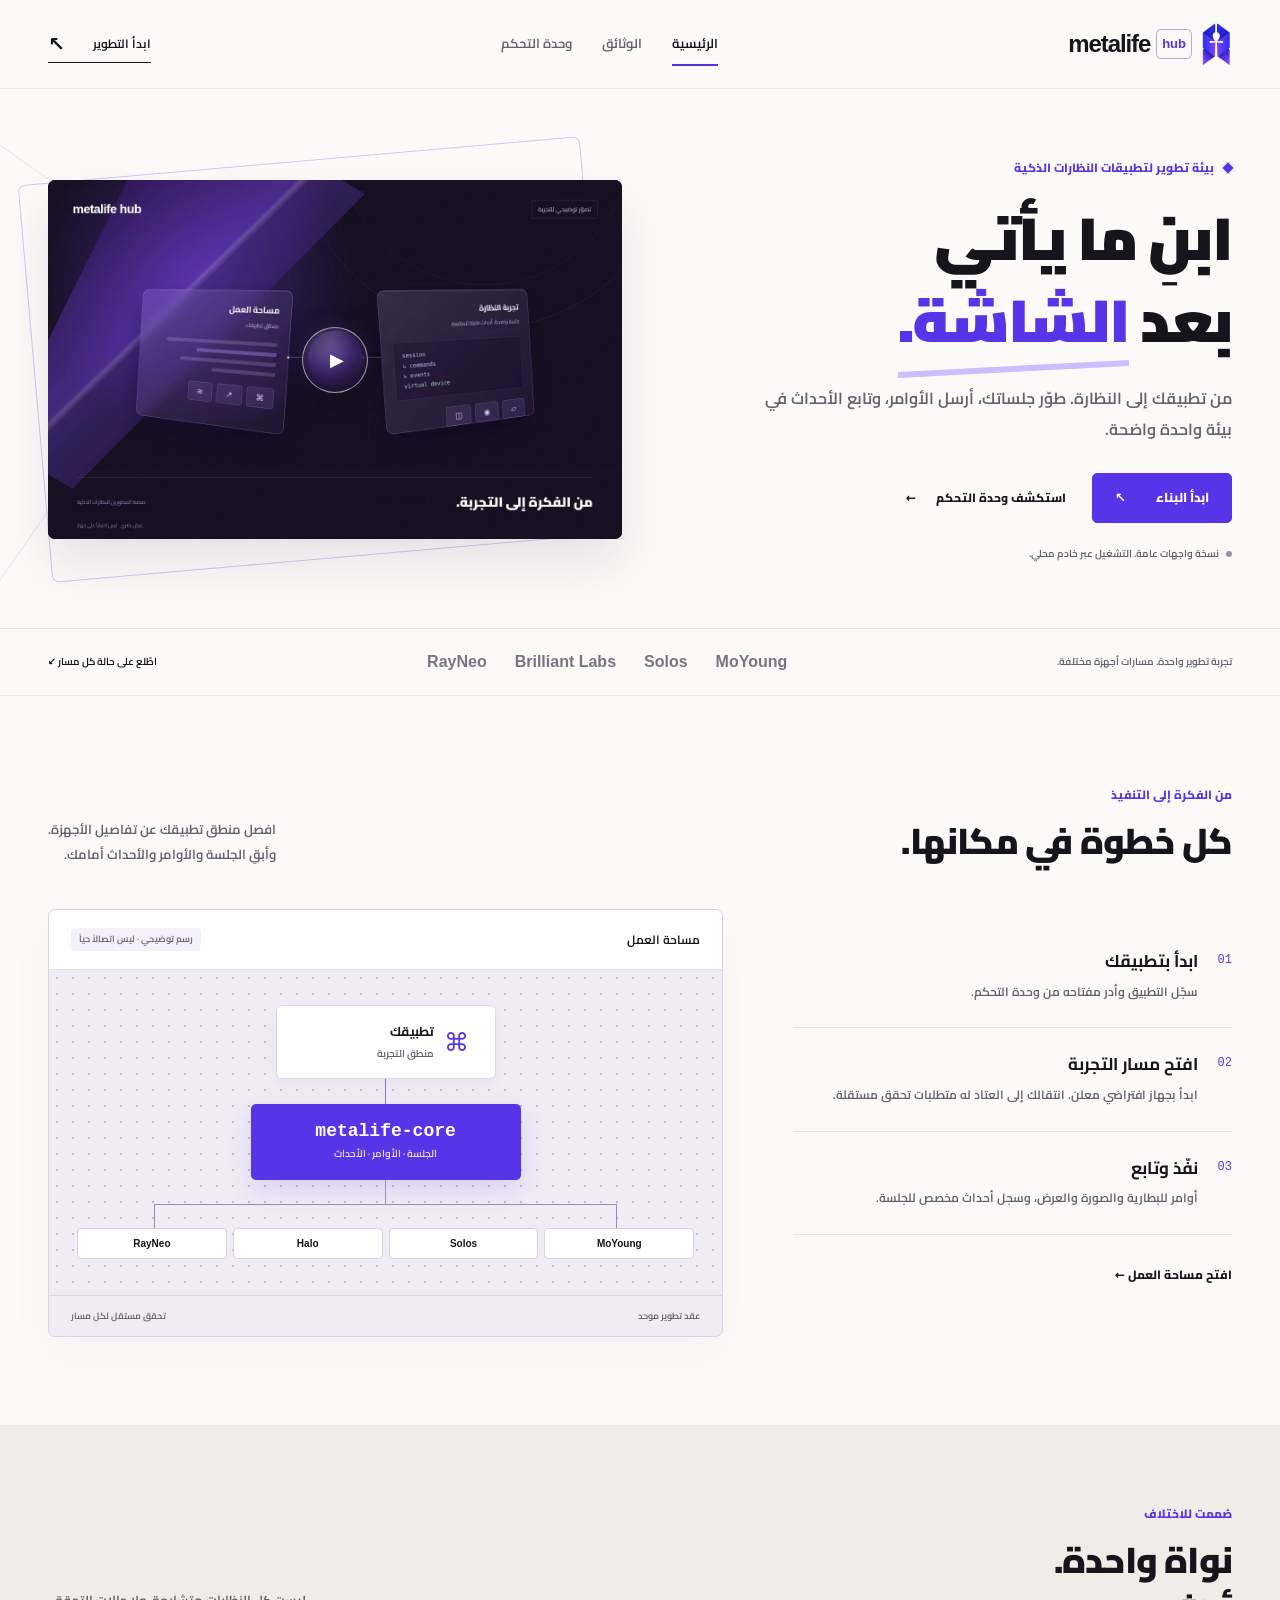
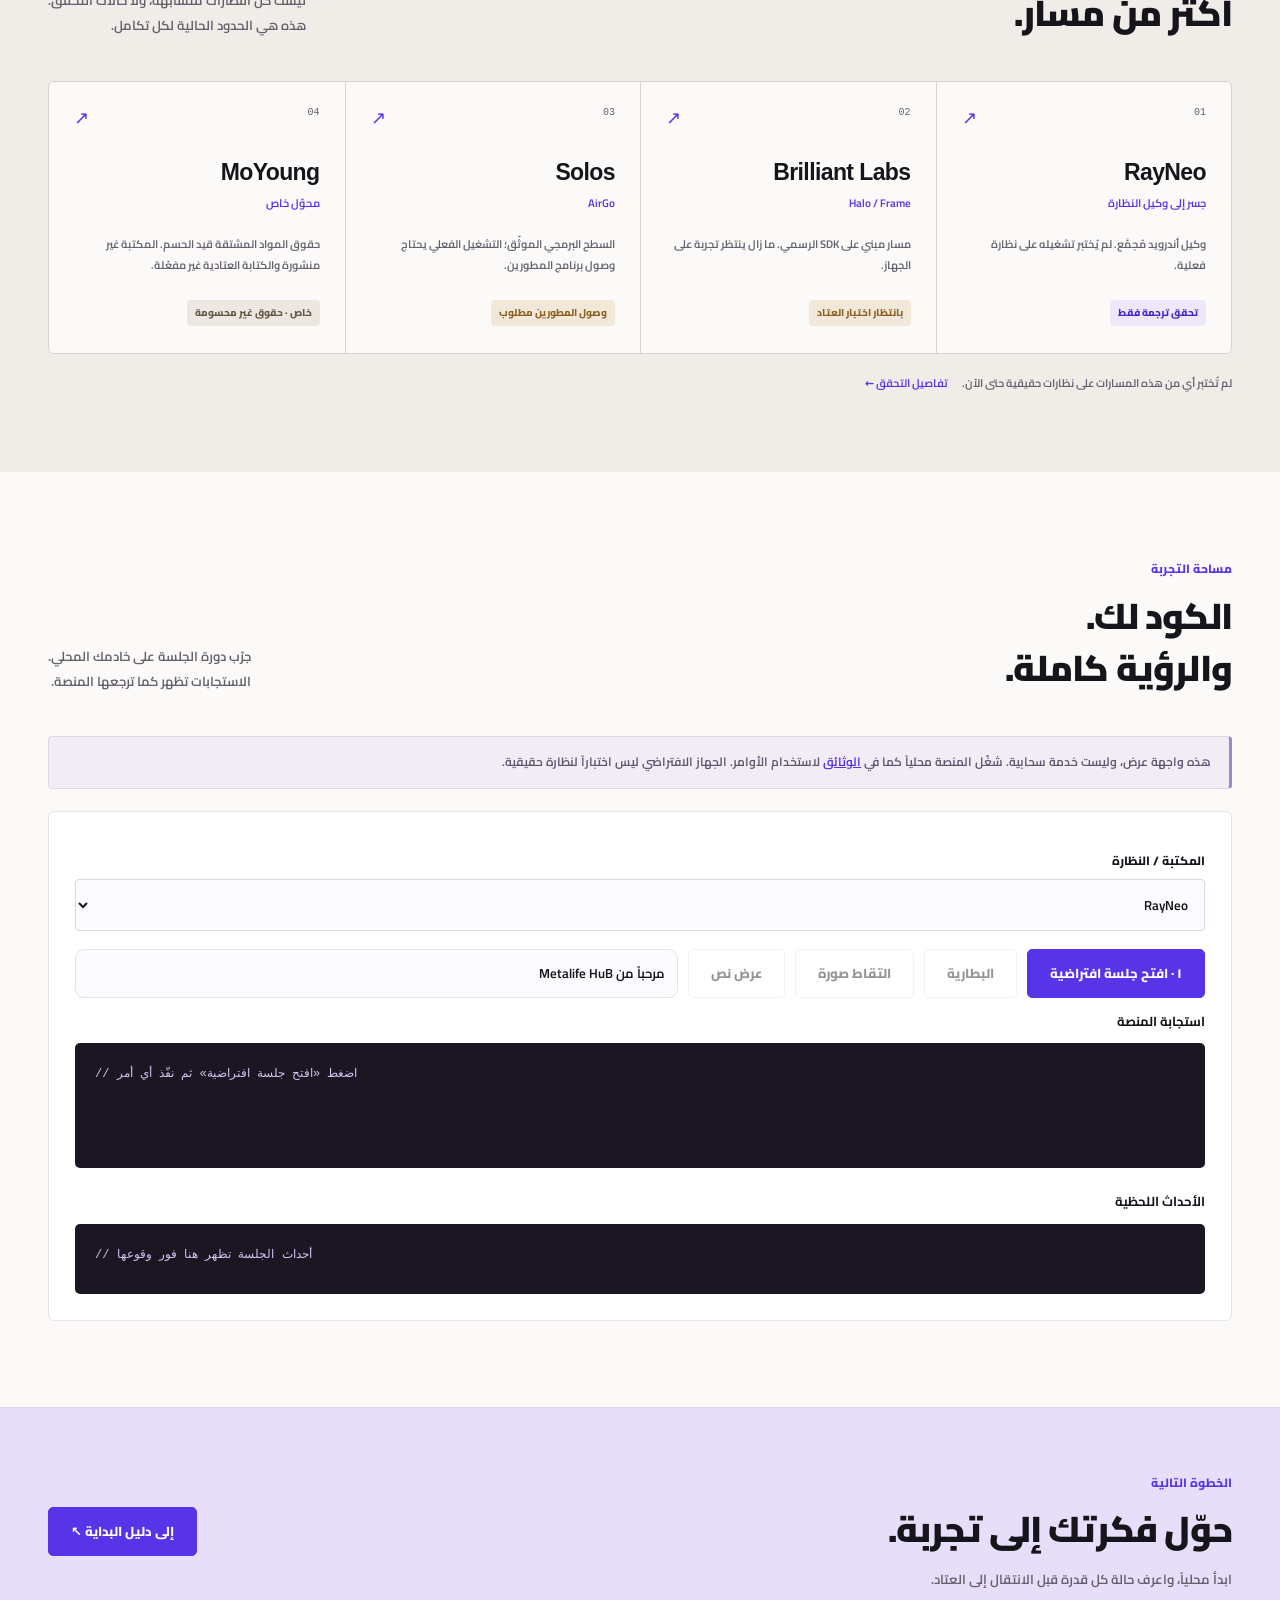
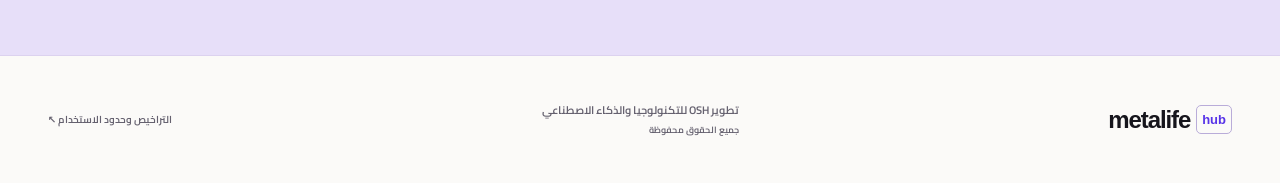
==== commit 6e0a4112: "Update index.html" ====
--- a/index.html
+++ b/index.html
@@ -2,7 +2,7 @@
 <meta name="viewport" content="width=device-width,initial-scale=1">
 <title>Metalife HuB | بيئة تطوير النظارات الذكية</title>
 <link rel="icon" href="assets/favicon.svg"><link rel="stylesheet" href="styles.css"></head><body>
-<header><div class="wrap hd"><a class="brand" href="index.html" aria-label="Metalife HuB - الرئيسية"><span class="brand-icon"><img src="assets/metalife-logo.png" alt=""></span><span class="brand-name" dir="ltr">metalife<span>hub</span></span></a><nav aria-label="التنقل الرئيسي"><a href="index.html" class="on" aria-current="page">الرئيسية</a><a href="docs.html">الوثائق</a><a href="console.html">وحدة التحكم</a></nav><a class="nav-cta" href="docs.html#start">ابدأ التطوير <span aria-hidden="true">↖</span></a></div></header><main><section class="hero"><div class="wrap hero-grid"><div class="hero-copy"><div class="eyebrow"><span class="tiny-mark"></span> بيئة تطوير لتطبيقات النظارات الذكية</div><h1>ابنِ ما يأتي<br>بعد <span class="accent-word">الشاشة.</span></h1><p class="sub">من تطبيقك إلى النظارة. طوّر جلساتك، أرسل الأوامر، وتابع الأحداث في بيئة واحدة واضحة.</p><div class="cta"><a class="btn" href="docs.html#start">ابدأ البناء <span>↖</span></a><a class="text-link" href="console.html">استكشف وحدة التحكم <span>←</span></a></div><p class="hero-note"><span class="status-dot"></span> نسخة واجهات عامة. التشغيل عبر خادم محلي.</p></div><div class="film"><div class="film-frame"><video disableRemotePlayback id="explainer" playsinline preload="metadata" poster="assets/explainer-poster.png" src="assets/explainer.mp4" aria-label="فيديو شرح Metalife HuB"></video><button class="video-play" aria-label="تشغيل فيديو شرح المنصة" onclick="playFilm()"><span>▶</span></button></div></div></div><div class="wrap hero-bottom"><span>تجربة تطوير واحدة. مسارات أجهزة مختلفة.</span><div class="vendor-line" dir="ltr"><span>RayNeo</span><span>Brilliant Labs</span><span>Solos</span><span>MoYoung</span></div><a href="docs.html#compat">اطّلع على حالة كل مسار ↙</a></div></section>
+<header><div class="wrap hd"><a class="brand" href="index.html" aria-label="Metalife HuB - الرئيسية"><span class="brand-icon"><img src="assets/metalife-logo.png" alt=""></span><span class="brand-name" dir="ltr">metalife<span>hub</span></span></a><nav aria-label="التنقل الرئيسي"><a href="index.html" class="on" aria-current="page">الرئيسية</a><a href="docs.html">الوثائق</a><a href="console.html">وحدة التحكم</a></nav><a class="nav-cta" href="docs.html#start">ابدأ التطوير <span aria-hidden="true">↖</span></a></div></header><main><section class="hero"><div class="wrap hero-grid"><div class="hero-copy"><div class="eyebrow"><span class="tiny-mark"></span> بيئة تطوير لتطبيقات النظارات الذكية</div><h1>ابنِ ما يأتي<br>بعد <span class="accent-word">الشاشة.</span></h1><p class="sub">من تطبيقك إلى النظارة. طوّر جلساتك، أرسل الأوامر، وتابع الأحداث في بيئة واحدة واضحة.</p><div class="cta"><a class="btn" href="docs.html#start">ابدأ البناء <span>↖</span></a><a class="text-link" href="console.html">استكشف وحدة التحكم <span>←</span></a></div><p class="hero-note"><span class="status-dot"></span> نسخة واجهات عامة. التشغيل عبر خادم محلي.</p></div><div class="film"><div class="film-frame"><video disableRemotePlayback id="explainer" playsinline preload="metadata" poster="[data-uri]" src="assets/explainer.mp4" aria-label="فيديو شرح Metalife HuB"></video><button class="video-play" aria-label="تشغيل فيديو شرح المنصة" onclick="playFilm()"><span>▶</span></button></div></div></div><div class="wrap hero-bottom"><span>تجربة تطوير واحدة. مسارات أجهزة مختلفة.</span><div class="vendor-line" dir="ltr"><span>RayNeo</span><span>Brilliant Labs</span><span>Solos</span><span>MoYoung</span></div><a href="docs.html#compat">اطّلع على حالة كل مسار ↙</a></div></section>
 <section class="product-section"><div class="wrap"><div class="section-top"><div><div class="eyebrow">من الفكرة إلى التنفيذ</div><h2>كل خطوة في مكانها.</h2></div><p class="section-intro">افصل منطق تطبيقك عن تفاصيل الأجهزة.<br>وأبقِ الجلسة والأوامر والأحداث أمامك.</p></div><div class="workflow-grid"><div class="workflow-copy"><article><span class="step-number">01</span><div><h3>ابدأ بتطبيقك</h3><p>سجّل التطبيق وأدر مفتاحه من وحدة التحكم.</p></div></article><article><span class="step-number">02</span><div><h3>افتح مسار التجربة</h3><p>ابدأ بجهاز افتراضي معلن. انتقالك إلى العتاد له متطلبات تحقق مستقلة.</p></div></article><article><span class="step-number">03</span><div><h3>نفّذ وتابع</h3><p>أوامر للبطارية والصورة والعرض، وسجل أحداث مخصص للجلسة.</p></div></article><a class="text-link" href="console.html">افتح مساحة العمل ←</a></div><div class="workspace-visual" aria-label="رسم توضيحي لبنية مساحة العمل، وليس اتصالاً حياً"><div class="workspace-title"><span>مساحة العمل</span><span class="small-pill">رسم توضيحي · ليس اتصالاً حياً</span></div><div class="schematic"><div class="schema-app"><span class="schema-icon">⌘</span><strong>تطبيقك</strong><small>منطق التجربة</small></div><div class="connector"></div><div class="schema-core"><span dir="ltr">metalife-core</span><small>الجلسة · الأوامر · الأحداث</small></div><div class="schema-lines"></div><div class="schema-devices"><span>RayNeo</span><span>Halo</span><span>Solos</span><span>MoYoung</span></div></div><div class="workspace-foot"><span>عقد تطوير موحد</span><span>تحقق مستقل لكل مسار</span></div></div></div></div></section>
 <section class="paths-section"><div class="wrap"><div class="section-top"><div><div class="eyebrow">صُممت للاختلاف</div><h2>نواة واحدة.<br>أكثر من مسار.</h2></div><p class="section-intro">ليست كل النظارات متشابهة، ولا حالات التحقق.<br>هذه هي الحدود الحالية لكل تكامل.</p></div><div class="device-grid"><article class="device-card"><div class="device-no">01 <span>↗</span></div><h3 dir="ltr">RayNeo</h3><div class="device-sub">جسر إلى وكيل النظارة</div><p>وكيل أندرويد مُجمَّع. لم يُختبر تشغيله على نظارة فعلية.</p><span class="chip impl">تحقق ترجمة فقط</span></article><article class="device-card"><div class="device-no">02 <span>↗</span></div><h3 dir="ltr">Brilliant Labs</h3><div class="device-sub">Halo / Frame</div><p>مسار مبني على SDK الرسمي. ما زال ينتظر تجربة على الجهاز.</p><span class="chip sim">بانتظار اختبار العتاد</span></article><article class="device-card"><div class="device-no">03 <span>↗</span></div><h3 dir="ltr">Solos</h3><div class="device-sub">AirGo</div><p>السطح البرمجي الموثّق؛ التشغيل الفعلي يحتاج وصول برنامج المطورين.</p><span class="chip sim">وصول المطورين مطلوب</span></article><article class="device-card"><div class="device-no">04 <span>↗</span></div><h3 dir="ltr">MoYoung</h3><div class="device-sub">محوّل خاص</div><p>حقوق المواد المشتقة قيد الحسم. المكتبة غير منشورة والكتابة العتادية غير مفعّلة.</p><span class="chip dev">خاص · حقوق غير محسومة</span></article></div><p class="section-note">لم تُختبر أي من هذه المسارات على نظارات حقيقية حتى الآن. <a href="docs.html#compat">تفاصيل التحقق ←</a></p></div></section>
 <section id="playground" class="playground-section"><div class="wrap"><div class="section-top"><div><div class="eyebrow">مساحة التجربة</div><h2>الكود لك.<br>والرؤية كاملة.</h2></div><p class="section-intro">جرّب دورة الجلسة على خادمك المحلي.<br>الاستجابات تظهر كما ترجعها المنصة.</p></div><div class="demo-bar on">هذه واجهة عرض، وليست خدمة سحابية. شغّل المنصة محلياً كما في <a href="docs.html#start">الوثائق</a> لاستخدام الأوامر. الجهاز الافتراضي ليس اختباراً لنظارة حقيقية.</div><div class="card">
--- a/styles.css
+++ b/styles.css
@@ -1,91 +1,17 @@
-@font-face{font-family:Cairo;src:url(assets/cairo.ttf);font-weight:200 1000}
-:root{
- --ink:#0e0e12; --ink2:#3a3a44; --line:#e6e6ee; --bg:#f7f7fa; --card:#fff;
- --brand:#3b2be0; --brand2:#6a4dff; --brand-ink:#241a9e; --amber:#b45309;
- --ok:#0f7b4d; --blocked:#b42318; --mono:'SFMono-Regular',Consolas,monospace;
-}
-*{margin:0;padding:0;box-sizing:border-box}
-body{font-family:Cairo,system-ui;background:var(--bg);color:var(--ink);direction:rtl;line-height:1.7}
-a{color:var(--brand);text-decoration:none}
-code,pre,.ltr{direction:ltr;text-align:left;font-family:var(--mono)}
-.wrap{max-width:1120px;margin:0 auto;padding:0 24px}
-/* header */
-header{position:sticky;top:0;background:rgba(255,255,255,.9);backdrop-filter:blur(10px);border-bottom:1px solid var(--line);z-index:10}
-.hd{display:flex;align-items:center;gap:14px;height:64px}
-.hd img{height:34px;width:auto}
-.wordmark{font-weight:800;font-size:20px;color:var(--ink)}
-.wordmark b{color:var(--brand)}
-nav{margin-inline-start:auto;display:flex;gap:22px;font-weight:700;font-size:15px}
-nav a{color:var(--ink2)} nav a.on,nav a:hover{color:var(--brand)}
-/* hero */
-.hero{padding:76px 0 64px;background:radial-gradient(1000px 400px at 85% -10%,#ece9ff,transparent),var(--bg)}
-.hero .wrap{display:grid;grid-template-columns:minmax(0,1fr) minmax(0,1fr);grid-template-areas:"a film" "b film";gap:0 56px;align-items:center;max-width:1240px}
-.hero-a{grid-area:a;align-self:end}
-.hero-b{grid-area:b;align-self:start}
-.hero .film{grid-area:film}
-.hero video{width:100%;border-radius:16px;border:1px solid var(--line);display:block;box-shadow:0 18px 50px #1c144018}
-@media (max-width:860px){.hero .wrap{grid-template-columns:1fr;grid-template-areas:"a" "film" "b";gap:26px}}
-.hero h1{font-size:42px;font-weight:900;line-height:1.35;max-width:100%}
-.hero h1 span{color:var(--brand)}
-.hero p.sub{font-size:17.5px;color:var(--ink2);max-width:520px;margin-top:18px}
-.cta{display:flex;gap:14px;margin-top:26px}
-.btn{background:var(--brand);color:#fff;font-weight:800;padding:12px 26px;border-radius:10px;border:0;font-family:Cairo;font-size:16px;cursor:pointer}
-.btn.ghost{background:#fff;color:var(--brand);border:1px solid var(--brand)}
-.vendors{display:flex;gap:8px;flex-wrap:wrap;margin-top:16px}
-.vendors span{border:1px solid var(--line);background:#fff;border-radius:99px;padding:5px 14px;font-weight:800;font-size:13.5px;direction:ltr;color:var(--brand-ink)}
-.hero .stats{display:grid;grid-template-columns:repeat(2,minmax(0,1fr));gap:14px 28px;margin-top:32px;padding-top:22px;border-top:1px solid var(--line)}
-.stats{display:flex;gap:30px;margin-top:36px;flex-wrap:wrap;padding-top:22px;border-top:1px solid var(--line)}
-.stat b{font-size:24px;font-weight:900;color:var(--ink)}
-.stat span{display:block;color:var(--ink2);font-size:12.5px}
-/* sections */
-section{padding:64px 0}
-h2{font-size:28px;font-weight:900;margin-bottom:8px;letter-spacing:-.2px}
-.lead{color:var(--ink2);margin-bottom:30px;font-size:16.5px;max-width:760px}
-.grid{display:grid;gap:18px}
-.g4{grid-template-columns:repeat(auto-fit,minmax(240px,1fr))}
-.g2{grid-template-columns:repeat(auto-fit,minmax(330px,1fr))}
-.card{background:var(--card);border:1px solid var(--line);border-radius:14px;padding:22px}
-.card h3{font-size:18px;font-weight:800;margin-bottom:6px}
-.card p{color:var(--ink2);font-size:14.5px}
-.chip{display:inline-block;font-size:12px;font-weight:800;border-radius:99px;padding:3px 12px;margin:2px 4px 0 0}
-.chip.ok{background:#e6f6ee;color:var(--ok)} .chip.impl{background:#eef;color:var(--brand-ink)}
-.chip.block{background:#fdeceb;color:var(--blocked)} .chip.sim{background:#fdf3e3;color:var(--amber)}
-pre{background:#12121a;color:#e8e8f2;border-radius:12px;padding:20px 22px;font-size:13.5px;overflow-x:auto;line-height:1.65;direction:ltr;text-align:left}
-pre .c{color:#7d7d95} pre .k{color:#8f7bff} pre .s{color:#7fd6a4}
-table{width:100%;border-collapse:collapse;background:#fff;border-radius:12px;overflow:hidden;font-size:14px}
-th,td{padding:10px 14px;border-bottom:1px solid var(--line);text-align:right}
-th{background:#f0f0f7;font-weight:800}
-footer{border-top:1px solid var(--line);padding:30px 0;color:var(--ink2);font-size:14px}
-/* docs layout */
-.docs{display:grid;grid-template-columns:240px 1fr;gap:36px;padding:44px 24px}
-.side{border-inline-end:1px solid var(--line);padding-inline-end:18px;position:sticky;top:88px;align-self:start}
-.side a{display:block;padding:7px 0;color:var(--ink2);font-weight:700;font-size:15px}
-.side a.on{color:var(--brand)}
-.doc h3{font-size:22px;font-weight:900;margin:26px 0 10px}
-.doc p,.doc li{color:var(--ink2);font-size:15.5px}
-/* console */
-.field{margin:12px 0}.field label{display:block;font-weight:800;font-size:14px;margin-bottom:5px}
-.field input,.field select{width:100%;padding:10px 12px;border:1px solid var(--line);border-radius:9px;font-family:Cairo;font-size:15px;background:#fff}
-.out{background:#12121a;color:#b9f6ca;border-radius:12px;padding:16px;font-family:var(--mono);font-size:13px;min-height:120px;white-space:pre-wrap;direction:ltr;text-align:left;unicode-bidi:isolate;overflow-wrap:anywhere}
-.step{border:1px solid var(--line);border-radius:14px;background:#fff;padding:20px;margin-bottom:16px}
-.step h3{font-size:16px;font-weight:900;margin-bottom:8px}
-@media (max-width:640px){
- .hd{flex-wrap:wrap;height:auto;padding:10px 0;gap:8px}
- nav{margin-inline-start:0;gap:14px;font-size:14px}
- .hero h1{font-size:30px}
-}
-@media (max-width:860px){
-  .docs{grid-template-columns:1fr;padding:24px 20px}
-  .side{position:static;border-inline-end:0;border-bottom:1px solid var(--line);
-        padding:0 0 12px;display:flex;flex-wrap:wrap;gap:6px 16px}
-  .doc pre{overflow-x:auto;font-size:12px}
-}
-/* grid children must be allowed to shrink below content width */
-.docs > *{min-width:0}
-.doc p,.doc li,.doc h2,.doc h3{overflow-wrap:anywhere}
-.doc pre{overflow-x:auto;max-width:100%}
+@font-face{font-family:Cairo;src:url(assets/cairo.ttf);font-weight:200 1000;font-display:swap}
+:root{--ink:#16151c;--ink2:#65616f;--brand:#5834e8;--brand2:#4527c4;--brand-ink:#4527c4;--line:#e5e2eb;--bg:#fbfaf8;--card:#fff;--ok:#22715c;--amber:#8e6123;--blocked:#a0363c;--mono:Consolas,'Liberation Mono',monospace}
+*{box-sizing:border-box;margin:0;padding:0}html{scroll-behavior:smooth;scroll-padding-top:110px}body{font-family:Cairo,system-ui,sans-serif;font-weight:650;background:var(--bg);color:var(--ink);direction:rtl;line-height:1.8}a{color:inherit;text-decoration:none}button,input,select{font:inherit}button,a,input,select{touch-action:manipulation}a,button{ -webkit-tap-highlight-color:transparent}button{cursor:pointer}a:hover{color:var(--brand)}a:focus-visible,button:focus-visible,input:focus-visible,select:focus-visible,summary:focus-visible{outline:3px solid #9074f5;outline-offset:4px}p{color:var(--ink2)}code,pre,.ltr{direction:ltr;text-align:left;font-family:var(--mono);unicode-bidi:isolate}code{font-size:.88em;overflow-wrap:anywhere}img{max-width:100%}.wrap{width:min(1320px,100%);margin:auto;padding-inline:48px}header{position:sticky;top:0;z-index:20;background:#fbfaf8f2;backdrop-filter:blur(16px);border-bottom:1px solid var(--line)}.hd{height:88px;display:flex;align-items:center;gap:48px}.brand{display:flex;align-items:center;gap:10px}.brand-icon{height:43px;width:30px;position:relative;overflow:hidden;display:block}.brand-icon img{height:43px;width:auto;max-width:none;position:absolute;left:0;top:0}.brand-name{font-family:Arial,sans-serif;font-size:24px;font-weight:800;letter-spacing:-1.1px;display:inline-flex;align-items:center;gap:6px}.brand-name>span{font-size:13px;font-weight:700;border:1px solid #b9acd9;border-radius:5px;padding:2px 5px;color:var(--brand);letter-spacing:0}.hd nav{display:flex;gap:30px;font-size:13px;align-items:center;margin-inline:auto}.hd nav a{display:inline-flex;align-items:center;min-height:44px;color:var(--ink2);position:relative}.hd nav a.on{color:var(--ink)}.hd nav a.on:after{content:'';position:absolute;bottom:0;right:0;left:0;height:2px;background:var(--brand)}.nav-cta{font-size:12px;display:flex;gap:28px;align-items:center;border-bottom:1px solid var(--ink);min-height:38px}.nav-cta span{font-size:20px}.eyebrow{font-size:12px;font-weight:800;display:flex;gap:10px;align-items:center;color:var(--brand);margin-bottom:18px}.tiny-mark{height:8px;width:8px;background:var(--brand);transform:rotate(45deg)}.hero{padding-top:68px;position:relative;overflow:hidden}.hero:before{content:'';position:absolute;width:420px;height:420px;border:1px solid #eae5f0;transform:rotate(35deg);left:-300px;top:40px;z-index:-1}.hero-grid{display:grid;grid-template-columns:1fr 1.04fr;gap:58px;align-items:center}.hero h1{font-size:clamp(40px,4.65vw,64px);line-height:1.38;font-weight:950;letter-spacing:-2px}.accent-word{color:var(--brand);position:relative}.accent-word:after{content:'';position:absolute;bottom:4px;right:0;left:0;height:6px;background:#cbbdff;transform:skewY(-3deg);z-index:-1}.sub{font-size:16px;max-width:480px;line-height:1.95;margin-top:22px}.cta{display:flex;align-items:center;gap:26px;margin-top:28px}.btn{border:1px solid var(--brand);background:var(--brand);color:#fff;font-size:13px;font-weight:800;padding:13px 22px;border-radius:5px;display:inline-flex;align-items:center;justify-content:center;gap:30px;min-height:48px;line-height:1.65;transition:background .2s,transform .2s}.btn:hover{color:white;background:var(--brand2)}.btn:active{transform:translateY(1px)}.btn.ghost{background:white;border:1px solid var(--line);color:var(--ink)}.btn.ghost:hover{background:#f3effe;border-color:#c7b7ee}.btn:disabled{opacity:.45;cursor:not-allowed}.text-link{font-size:12px;font-weight:800;display:inline-flex;gap:20px;align-items:center;min-height:44px}.hero-note{font-size:10px;margin-top:22px;display:flex;align-items:center;gap:7px}.status-dot{width:6px;height:6px;background:#9c91ac;border-radius:50%;display:inline-block;flex-shrink:0}.film{position:relative;padding-block:20px}.film:before{content:'';position:absolute;inset:0 24px 0 -14px;border:1px solid #d4c8ed;transform:rotate(-5deg);border-radius:7px;z-index:-1}.film-frame{position:relative;background:#17131f;border-radius:7px;overflow:hidden;aspect-ratio:16/10;box-shadow:0 25px 50px #2b16481a}.film video{width:100%;height:100%;display:block;object-fit:contain}.film video:not([controls]){object-fit:cover}.video-play{position:absolute;bottom:22px;right:22px;border:1px solid #ffffff8f;background:#ffffff1f;backdrop-filter:blur(10px);color:#fff;width:57px;height:57px;border-radius:50%;display:grid;place-items:center;transition:background .2s}.video-play:hover{background:var(--brand)}.video-play span{font:18px Arial;margin-left:3px}.video-play[hidden]{display:none}.hero-bottom{margin-top:65px;padding-block:24px;display:flex;gap:24px;align-items:center;border-top:1px solid var(--line);border-bottom:1px solid var(--line)}.hero-bottom>span{font-size:10px;max-width:180px;color:var(--ink2)}.vendor-line{display:flex;gap:28px;flex:1;justify-content:center;font:700 16px Arial;color:#79747f;align-items:center}.hero-bottom>a{font-size:10px;white-space:nowrap}.product-section{padding-block:88px}.section-top{display:flex;align-items:flex-end;justify-content:space-between;gap:32px;margin-bottom:42px}h2{font-size:36px;line-height:1.45;font-weight:900;letter-spacing:-.8px}.section-top .eyebrow{margin-bottom:10px}.section-intro{font-size:13px;line-height:1.95}.workflow-grid{display:grid;grid-template-columns:.78fr 1.2fr;gap:70px;align-items:center}.workflow-copy article{display:flex;gap:20px;padding:24px 0;border-bottom:1px solid var(--line)}.workflow-copy article:first-child{padding-top:0}.workflow-copy h3{font-size:17px;line-height:1.5;margin-bottom:6px}.workflow-copy p{font-size:12px;line-height:1.9}.workflow-copy>.text-link{margin-top:18px}.step-number{font:12px var(--mono);color:var(--brand);padding-top:4px}.workspace-visual{border:1px solid #d9d3e5;background:#efecf5;border-radius:7px;box-shadow:0 16px 50px #39234d08;overflow:hidden}.workspace-title{padding:18px 22px;background:white;border-bottom:1px solid var(--line);display:flex;justify-content:space-between;align-items:center;gap:10px;font-size:12px}.small-pill{font-size:9px;background:#f4f1f8;border-radius:4px;padding:3px 8px;color:#6c627c}.schematic{min-height:325px;display:flex;flex-direction:column;align-items:center;justify-content:center;padding:28px;position:relative;background-image:radial-gradient(#c2b7d1 .8px,transparent .8px);background-size:16px 16px}.schema-app{display:grid;grid-template-columns:35px auto;grid-template-rows:24px 20px;align-items:center;padding:14px 26px;background:white;border:1px solid #ded8e7;box-shadow:0 6px 12px #39234d08;border-radius:6px;width:220px}.schema-app small{grid-column:2;color:var(--ink2);font-size:10px}.schema-app strong{font-size:13px}.schema-icon{grid-row:1/3;color:var(--brand);font:25px Arial}.connector{height:25px;width:1px;background:#8d76ca}.schema-core{width:270px;background:var(--brand);color:white;display:flex;flex-direction:column;align-items:center;padding:17px;border-radius:5px;box-shadow:0 10px 25px #5834e825}.schema-core>span{font:700 18px var(--mono)}.schema-core small{font-size:10px;color:#e3d9ff;margin-top:4px}.schema-lines{height:24px;border-inline:1px solid #9a8bbd;width:75%;border-top:1px solid #9a8bbd;margin-top:24px;position:relative}.schema-lines:before{content:'';height:24px;position:absolute;top:-25px;right:50%;width:1px;background:#9a8bbd}.schema-devices{display:flex;gap:6px;justify-content:space-between;direction:ltr;width:100%}.schema-devices>span{padding:9px 5px;border:1px solid #d9d1e6;flex:1;text-align:center;border-radius:4px;font:700 10px Arial;background:white}.workspace-foot{display:flex;justify-content:space-between;gap:16px;padding:12px 22px;border-top:1px solid #d9d3e5;font-size:9px;color:var(--ink2)}.paths-section{background:#f0ede8;padding-block:78px}.device-grid{display:grid;grid-template-columns:repeat(4,minmax(0,1fr));border:1px solid #d9d3cd;border-radius:6px;overflow:hidden}.device-card{padding:25px;background:#fbfaf8;display:flex;flex-direction:column;border-inline-end:1px solid #d9d3cd}.device-card:last-child{border:0}.device-no{font:10px var(--mono);display:flex;justify-content:space-between;color:var(--ink2);margin-bottom:30px}.device-no>span{font:18px Arial;color:var(--brand)}.device-card h3{font:700 23px Arial;letter-spacing:-.6px;text-align:right}.device-sub{font-size:11px;margin-top:8px;color:var(--brand)}.device-card p{font-size:11px;line-height:1.95;margin-top:20px;margin-bottom:22px;flex:1}.chip{display:inline-block;font-size:10px;line-height:1.8;font-weight:800;border-radius:4px;padding:4px 8px;margin:2px 0;width:fit-content;max-width:100%}.chip.ok{background:#e3f0e9;color:var(--ok)}.chip.impl{background:#eee9fa;color:var(--brand2)}.chip.sim{background:#f1e8d9;color:var(--amber)}.chip.block{background:#f5e3e3;color:var(--blocked)}.chip.dev{background:#ece8e1;color:#655846}.section-note{font-size:11px;margin-top:20px}.section-note a{color:var(--brand);margin-inline-start:12px}.playground-section{padding-block:86px}.demo-bar,.notice{background:#f0edf5;color:#635473;border:1px solid #ded6e9;border-inline-start:3px solid #9d89c1;border-radius:4px;padding:14px 18px;font-size:12px;line-height:1.9;margin-bottom:22px}.demo-bar a,.notice a{color:var(--brand);text-decoration:underline}.card{background:white;border:1px solid var(--line);border-radius:6px;padding:26px;min-width:0}.card h3{font-size:13px;margin-bottom:10px}.card .out+h3{margin-top:22px!important}.field{margin:12px 0 18px;min-width:0}.field label{display:block;font-size:12px;font-weight:800;margin-bottom:7px}.field input,.field select,input,select{width:100%;padding:12px;border:1px solid #dcd6e5;border-radius:4px;background:#fcfbfd;color:var(--ink);font-size:13px;min-height:46px;max-width:100%}select{overflow:hidden;text-overflow:ellipsis}input:focus,select:focus{border-color:var(--brand)}.out,pre{background:#1b1722;color:#d0c4f3;border-radius:5px;padding:20px;font:12px/1.9 var(--mono);direction:ltr;text-align:left;white-space:pre-wrap;unicode-bidi:isolate;overflow-wrap:anywhere;max-width:100%;min-width:0}.out{min-height:125px}pre{overflow-x:auto;margin:18px 0 28px;white-space:pre}.closing-cta{padding-block:64px;background:#e7dff9;border-block:1px solid #dcd2ef}.closing-cta>.wrap{display:flex;justify-content:space-between;align-items:center;gap:28px}.closing-cta p{font-size:13px;margin-top:12px}.closing-cta .eyebrow{margin-bottom:10px}footer{padding-block:42px;background:#fbfaf8}.footer-inner{display:flex;justify-content:space-between;align-items:center;gap:22px}.footer-inner p{font-size:11px;line-height:1.7}.footer-inner small{font-size:9px}.footer-inner>a:last-child{font-size:10px;color:var(--ink2)}
+/* Documentation: a readable technical publication, not a wall of cards. */
+.docs{display:grid;grid-template-columns:215px minmax(0,1fr);gap:65px;padding-block:52px}.side{position:sticky;top:122px;align-self:start;border-inline-end:1px solid var(--line);padding-inline-end:24px}.side:before{content:'في هذا الدليل';font-size:10px;color:#a29aa9;display:block;margin-bottom:18px}.side a{display:block;font-size:12px;color:var(--ink2);padding:10px 0;min-height:44px}.side a:hover,.side a.on{color:var(--brand)}.doc{max-width:830px;min-width:0}.doc-heading h1{font-size:48px;line-height:1.4;font-weight:950;letter-spacing:-1.5px}.doc-heading .lead{font-size:14px;margin:14px 0 26px}.doc-overview{display:grid;grid-template-columns:repeat(3,1fr);border-block:1px solid var(--line);margin-bottom:28px}.doc-overview a{padding:17px 12px;display:flex;flex-direction:column;font-size:11px;border-inline-end:1px solid var(--line)}.doc-overview a:last-child{border:0}.doc-overview b{font:11px var(--mono);color:var(--brand);margin-bottom:10px}.doc h3{font-size:23px;margin:40px 0 14px;font-weight:900;line-height:1.5;scroll-margin-top:120px}.doc p,.doc li{font-size:13px;line-height:2;color:var(--ink2);overflow-wrap:anywhere}.doc li{margin:12px 0}.doc ul{padding-inline-start:20px}.doc code{background:#eeebf3;color:#51416d;padding:2px 4px;border-radius:3px}.doc pre code{background:none}.doc .notice{font-size:11px}.doc #start{margin-top:28px}.doc a{color:var(--brand)}
+/* Console: the controls and the actual output are separate, equal citizens. */
+.console-shell{padding-block:40px 65px}.console-heading{display:flex;justify-content:space-between;align-items:flex-end;gap:24px;margin-bottom:28px}.console-heading .eyebrow{margin-bottom:8px}.console-heading h1{font-size:38px;line-height:1.5;font-weight:900;letter-spacing:-1px}.console-heading p{font-size:12px;margin-top:9px}.connection-status{font-size:10px;display:flex;gap:8px;align-items:center;background:white;border:1px solid var(--line);border-radius:20px;padding:7px 12px}.console-layout{display:grid;grid-template-columns:180px minmax(0,1fr) minmax(0,.83fr);gap:24px;align-items:start}.console-nav{position:sticky;top:115px;padding-top:12px}.console-nav>span{font-size:10px;color:#a098aa;display:block;margin-bottom:15px}.console-nav>a{font:11px var(--mono);color:#82758f;display:flex;gap:10px;padding:14px 10px;min-height:48px}.console-nav>a>b{font:700 11px Cairo;color:var(--ink2)}.console-nav>a.on{background:#ede7f8;border-inline-start:2px solid var(--brand);border-radius:3px;color:var(--brand)}.console-nav>a.on>b{color:var(--brand)}.local-tag{margin-top:35px;border-top:1px solid var(--line);padding-top:16px;font-size:10px;color:var(--ink2)}.local-tag small{font-size:9px}.console-forms{min-width:0}.step{border:1px solid var(--line);border-radius:5px;background:white;padding:22px;margin-bottom:20px;min-width:0}.step h3{font-size:14px;font-weight:850;margin-bottom:18px;line-height:1.7}.step .btn{padding:10px 14px;gap:10px;font-size:11px;margin:3px 0;min-height:44px}.step .field{margin:12px 0 16px}.step label{font-size:11px}.hint,.step .lead{font-size:10px!important;line-height:1.9;color:var(--ink2);margin-top:12px}.console-results{position:sticky;top:115px;border:1px solid #dcd5e8;border-radius:5px;background:#efebf4;padding:20px;min-width:0}.results-top h2{font-size:20px;letter-spacing:-.3px}.results-top>.eyebrow{font-size:10px;margin-bottom:5px}.results-top p{font-size:10px;margin:8px 0 20px}.console-results .step{padding:0;background:none;border:0;margin-bottom:23px}.console-results .step h3{font-size:11px;margin-bottom:9px;display:flex;align-items:center;gap:8px}.console-results .out{font-size:10px;min-height:170px;padding:16px}.console-results .step .btn{font-size:10px;width:100%;margin:0 0 12px}.results-note{font-size:10px;color:#776781;border-top:1px solid #d9d1e3;padding-top:16px}.console-results .chip{font-size:8px}.console-forms .step:target{border-color:var(--brand)}
+@media(min-width:1600px){.wrap{width:min(1450px,100%);padding-inline:60px}.hero{padding-top:90px}.hero-grid{gap:85px}.hero h1{font-size:76px}.sub{font-size:18px}.hero-bottom{margin-top:85px}.film-frame{aspect-ratio:16/10}.hero .eyebrow{font-size:13px}}
+@media(max-width:1080px){.wrap{padding-inline:30px}.hd{gap:25px}.hero-grid{gap:28px}.hero h1{font-size:47px}.sub{font-size:14px}.cta{gap:18px}.btn{gap:18px;padding-inline:17px}.hero-bottom{gap:15px}.vendor-line{gap:18px;font-size:14px}.hero-bottom>a{font-size:9px}.workflow-grid{gap:35px}.device-card{padding:20px}.device-card h3{font-size:20px}.console-layout{grid-template-columns:145px minmax(0,1fr) minmax(0,.8fr);gap:16px}.console-results,.step{padding:16px}.docs{gap:38px;grid-template-columns:190px minmax(0,1fr)}}
+@media(max-width:860px){.hd{height:76px;gap:20px}.hd nav{gap:22px;font-size:12px}.nav-cta{display:none}.hero{padding-top:44px}.hero-grid{grid-template-columns:1fr;gap:26px}.hero h1{font-size:54px}.hero-copy{max-width:560px}.sub{font-size:15px}.film{padding:15px 0;margin:0 6px}.film-frame{aspect-ratio:16/9}.hero-bottom{margin-top:42px;flex-wrap:wrap;justify-content:space-between;padding-block:23px}.hero-bottom>span{max-width:none}.vendor-line{order:3;flex-basis:100%;justify-content:space-between;margin-top:8px;font-size:16px}.hero-bottom>a{font-size:10px}.workflow-grid{grid-template-columns:1fr;gap:28px}.workflow-copy{display:grid;grid-template-columns:repeat(3,1fr);gap:18px}.workflow-copy article{padding:0 0 20px;display:block}.step-number{display:block;margin-bottom:12px}.workflow-copy h3{font-size:15px}.workflow-copy p{font-size:11px}.workflow-copy>.text-link{grid-column:1/-1;margin:0}.device-grid{grid-template-columns:repeat(2,minmax(0,1fr))}.device-card:nth-child(2){border-inline-end:0}.device-card:nth-child(-n+2){border-bottom:1px solid #d9d3cd}.device-card p{font-size:12px}.console-layout{grid-template-columns:145px minmax(0,1fr);gap:20px}.console-results{grid-column:2;position:static;grid-row:2}.console-nav{grid-row:1/3}.console-heading h1{font-size:32px}.console-heading{flex-wrap:wrap}.docs{grid-template-columns:1fr;padding-block:30px}.side{position:static;border-inline-end:0;border-bottom:1px solid var(--line);display:flex;gap:3px 20px;flex-wrap:wrap;padding:0 0 15px}.side:before{display:none}.side a{padding:7px 0;font-size:11px}.doc{max-width:none}.product-section,.playground-section{padding-block:64px}.paths-section{padding-block:60px}.section-top h2,h2{font-size:32px}.section-top{margin-bottom:30px}.section-intro{font-size:12px}.closing-cta h2{font-size:29px}}
+@media(max-width:600px){.wrap{padding-inline:22px}.hd{height:72px;gap:16px}.brand{gap:6px}.brand-icon{width:23px;height:34px}.brand-icon img{height:34px}.brand-name{font-size:21px;gap:4px}.brand-name>span{font-size:10px;padding:2px 4px}.hd nav{gap:14px;font-size:10px;margin-inline-start:auto;margin-inline-end:0}.hd nav a{min-height:40px}.hero{padding-top:34px}.eyebrow{font-size:10px;margin-bottom:16px;gap:8px}.tiny-mark{width:6px;height:6px}.hero h1{font-size:48px;letter-spacing:-1.8px;line-height:1.4}.sub{font-size:13px;line-height:1.95;margin-top:18px}.cta{gap:20px;margin-top:24px;flex-wrap:wrap}.btn{font-size:12px;padding:12px 17px;gap:22px}.text-link{font-size:11px;gap:10px}.hero-note{font-size:9px;margin-top:18px}.hero-grid{gap:22px}.film{margin:0 3px;padding-block:10px}.film:before{inset:0 14px 0 -7px;border-radius:5px;transform:rotate(-3deg)}.film-frame{border-radius:5px}.video-play{width:46px;height:46px;bottom:14px;right:14px}.video-play span{font-size:15px}.hero-bottom{margin-top:30px;padding-block:19px;gap:10px}.hero-bottom>span{font-size:9px;max-width:190px}.hero-bottom>a{font-size:9px}.vendor-line{gap:12px;font-size:12px;margin-top:12px}.product-section,.playground-section{padding-block:50px}.section-top{display:block;margin-bottom:26px}.section-top h2,h2{font-size:29px;letter-spacing:-.7px}.section-intro{font-size:12px;margin-top:18px}.section-intro br{display:none}.workflow-copy{grid-template-columns:1fr;gap:0}.workflow-copy article{display:flex;gap:20px;padding:18px 0}.workflow-copy article:first-child{padding-top:0}.step-number{padding-top:3px;min-width:22px}.workflow-copy h3{font-size:16px}.workflow-copy p{font-size:12px}.workflow-copy>.text-link{margin-top:10px}.workspace-title{padding:14px;font-size:11px}.small-pill{font-size:8px;padding:3px 6px}.schematic{padding:26px 16px;min-height:300px}.schema-core{max-width:90%}.schema-devices>span{font-size:9px;padding:8px 3px}.workspace-foot{font-size:8px;padding:11px 14px}.paths-section{padding-block:48px}.device-grid{grid-template-columns:1fr}.device-card{padding:23px;border-inline-end:0;border-bottom:1px solid #d9d3cd!important}.device-card:last-child{border-bottom:0!important}.device-no{margin-bottom:18px}.device-card h3{font-size:24px}.device-card p{margin-block:14px 18px}.device-sub{font-size:12px}.chip{font-size:10px}.section-note{font-size:10px;line-height:1.9}.section-note a{display:inline;margin-inline-start:3px}.demo-bar,.notice{font-size:11px;padding:13px 14px}.card{padding:18px}.field label{font-size:11px}.card .btn{font-size:11px;padding:10px 12px;min-height:44px}.out,pre{font-size:10px;padding:15px}.closing-cta{padding-block:40px}.closing-cta>.wrap{display:block}.closing-cta h2{font-size:27px}.closing-cta p{font-size:12px}.closing-cta .btn{margin-top:25px}.footer-inner{flex-wrap:wrap;gap:20px}.footer-inner p{font-size:10px}.footer-inner>a:last-child{width:100%;border-top:1px solid var(--line);padding-top:18px}footer{padding-block:30px}.docs{padding-top:22px;gap:24px}.side{gap:0 19px;padding-bottom:12px}.side a{font-size:10px;min-height:38px}.doc-heading h1{font-size:39px}.doc-heading .lead{font-size:13px;margin-bottom:22px}.doc-overview a{padding:13px 6px;font-size:10px}.doc-overview b{font-size:10px}.doc h3{font-size:21px;margin-top:32px}.doc p,.doc li{font-size:12px;line-height:2}.doc pre{font-size:10px;padding:16px}.doc .notice{font-size:10px}.console-shell{padding-block:28px 40px}.console-heading{gap:18px;margin-bottom:22px}.console-heading h1{font-size:30px}.console-heading p{font-size:12px}.console-heading .eyebrow{font-size:10px}.connection-status{font-size:9px;padding:6px 10px}.console-layout{grid-template-columns:1fr;gap:0}.console-nav{grid-row:auto;position:static;display:flex;gap:6px;flex-wrap:wrap;padding:0;margin-bottom:20px}.console-nav>span,.local-tag{display:none}.console-nav>a{padding:8px 10px;min-height:38px;font-size:10px;background:#f1edf6;border-radius:3px}.console-nav>a>b{font-size:10px}.console-nav>a.on{border:0}.console-results{grid-column:auto;grid-row:3;position:static;padding:18px}.step{padding:19px;margin-bottom:16px}.step h3{font-size:14px;margin-bottom:16px}.step .btn{font-size:11px;padding:10px 13px}.step label{font-size:11px}.console-forms input,.console-forms select{font-size:13px}.console-results .out{font-size:10px;min-height:140px}.results-note{font-size:10px}.hint,.step .lead{font-size:11px!important}}
+@media(max-width:360px){.wrap{padding-inline:18px}.hd{gap:10px}.hd nav{gap:10px;font-size:9px}.brand-name{font-size:19px}.brand-name>span{font-size:9px}.brand-icon{width:20px;height:31px}.brand-icon img{height:31px}.hero h1{font-size:42px}.cta{gap:12px}.text-link{font-size:10px}.hero-bottom>span{max-width:156px}.hero-bottom>a{font-size:8px}.vendor-line{font-size:11px;gap:9px}.small-pill{font-size:7px}.workspace-title{font-size:10px;padding:12px}.schema-app{width:190px}.schema-core>span{font-size:16px}.schema-devices>span{font-size:8px}.console-nav>a{padding-inline:8px;gap:6px}}
+@media(prefers-reduced-motion:reduce){html{scroll-behavior:auto}*{transition:none!important}}
 
-section[id],h2[id]{scroll-margin-top:96px}
+.connection-status.connected .status-dot{background:#2b8c6b}.connection-status.connected{color:#22715c;border-color:#bdd8cd}video::-internal-media-controls-overlay-cast-button{display:none} @media(max-width:860px){.side a{min-height:44px}.hd nav a{min-height:44px}.console-nav>a{min-height:44px}}
 
-.demo-bar{display:none;background:#fff8e6;border:1px solid #f0d98c;color:#6b5410;padding:10px 14px;border-radius:10px;font-size:13.5px;margin-bottom:14px}
-.demo-bar.on{display:block}
+.video-play{bottom:auto;top:50%;right:50%;transform:translate(50%,-50%);width:66px;height:66px;background:#1710227a;box-shadow:0 4px 28px #0004}.video-play:active{transform:translate(50%,-50%) scale(.96)}@media(max-width:600px){.video-play{width:52px;height:52px}}
